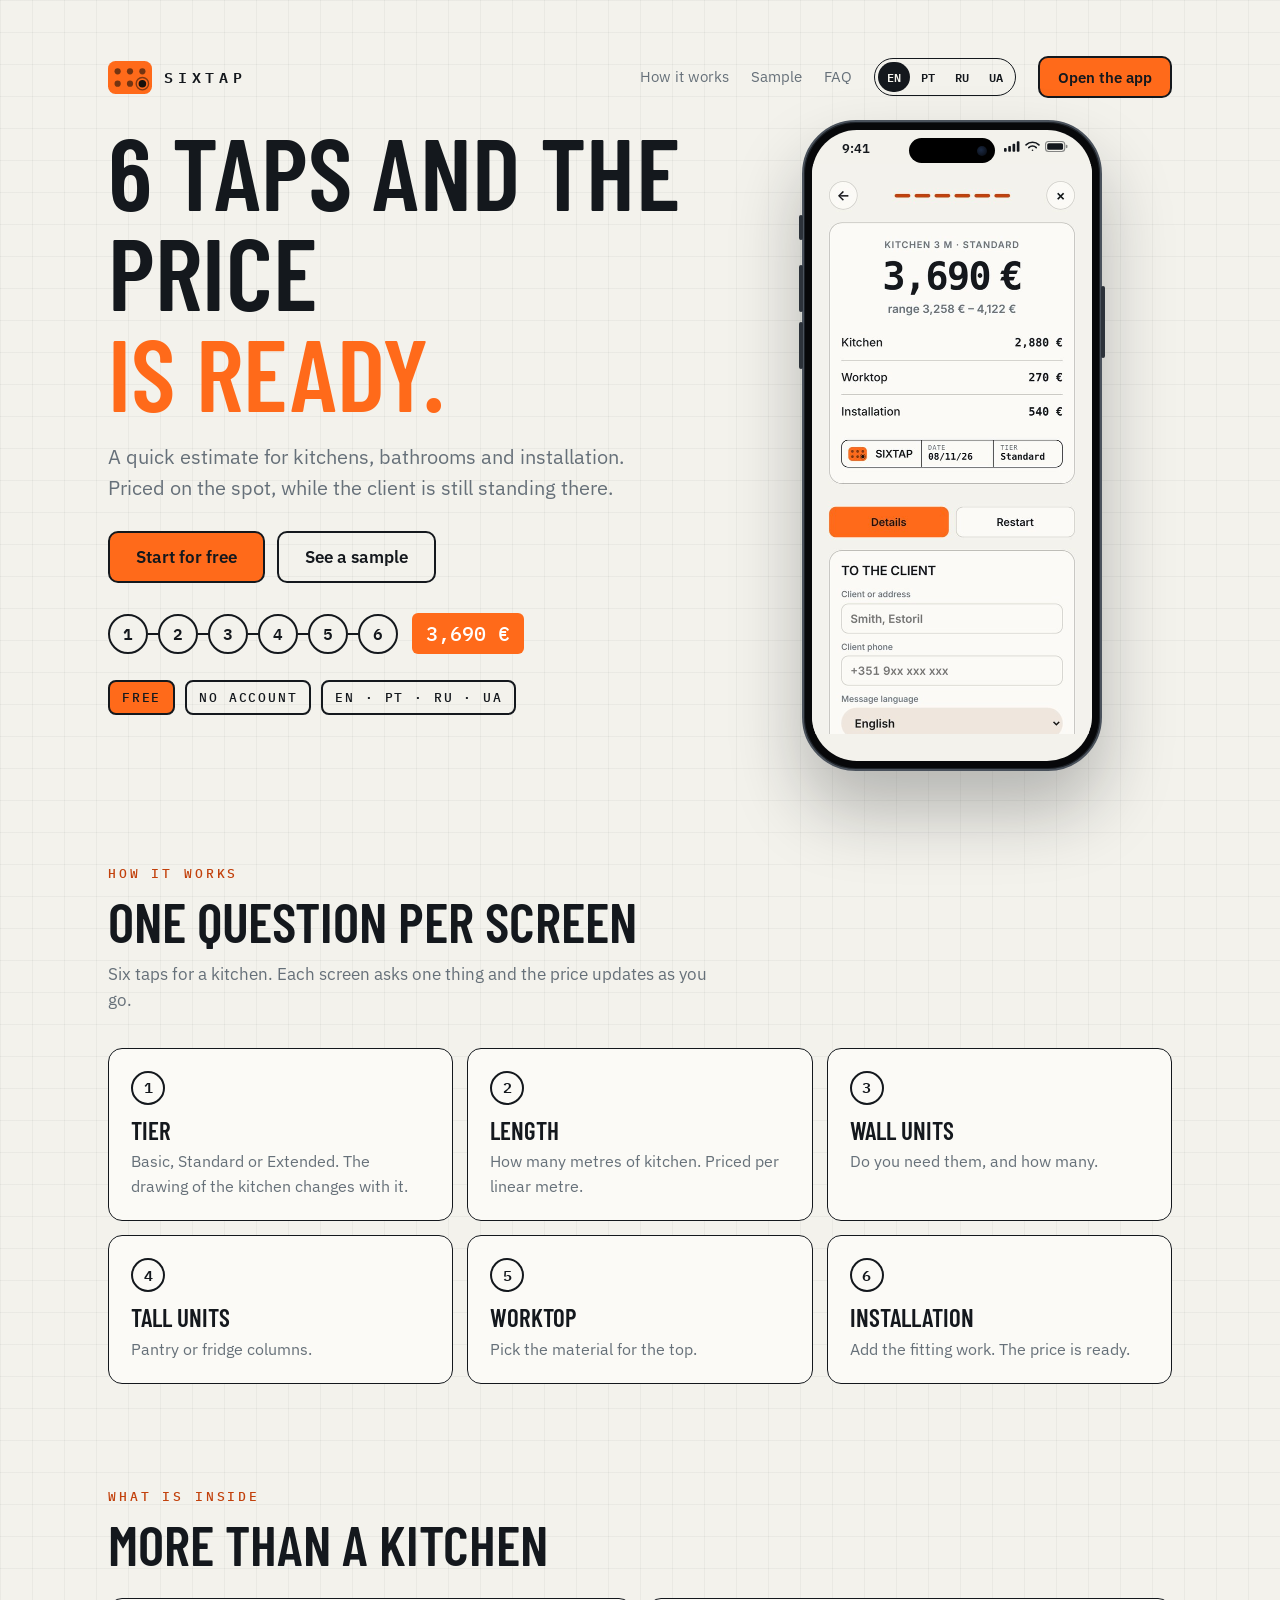
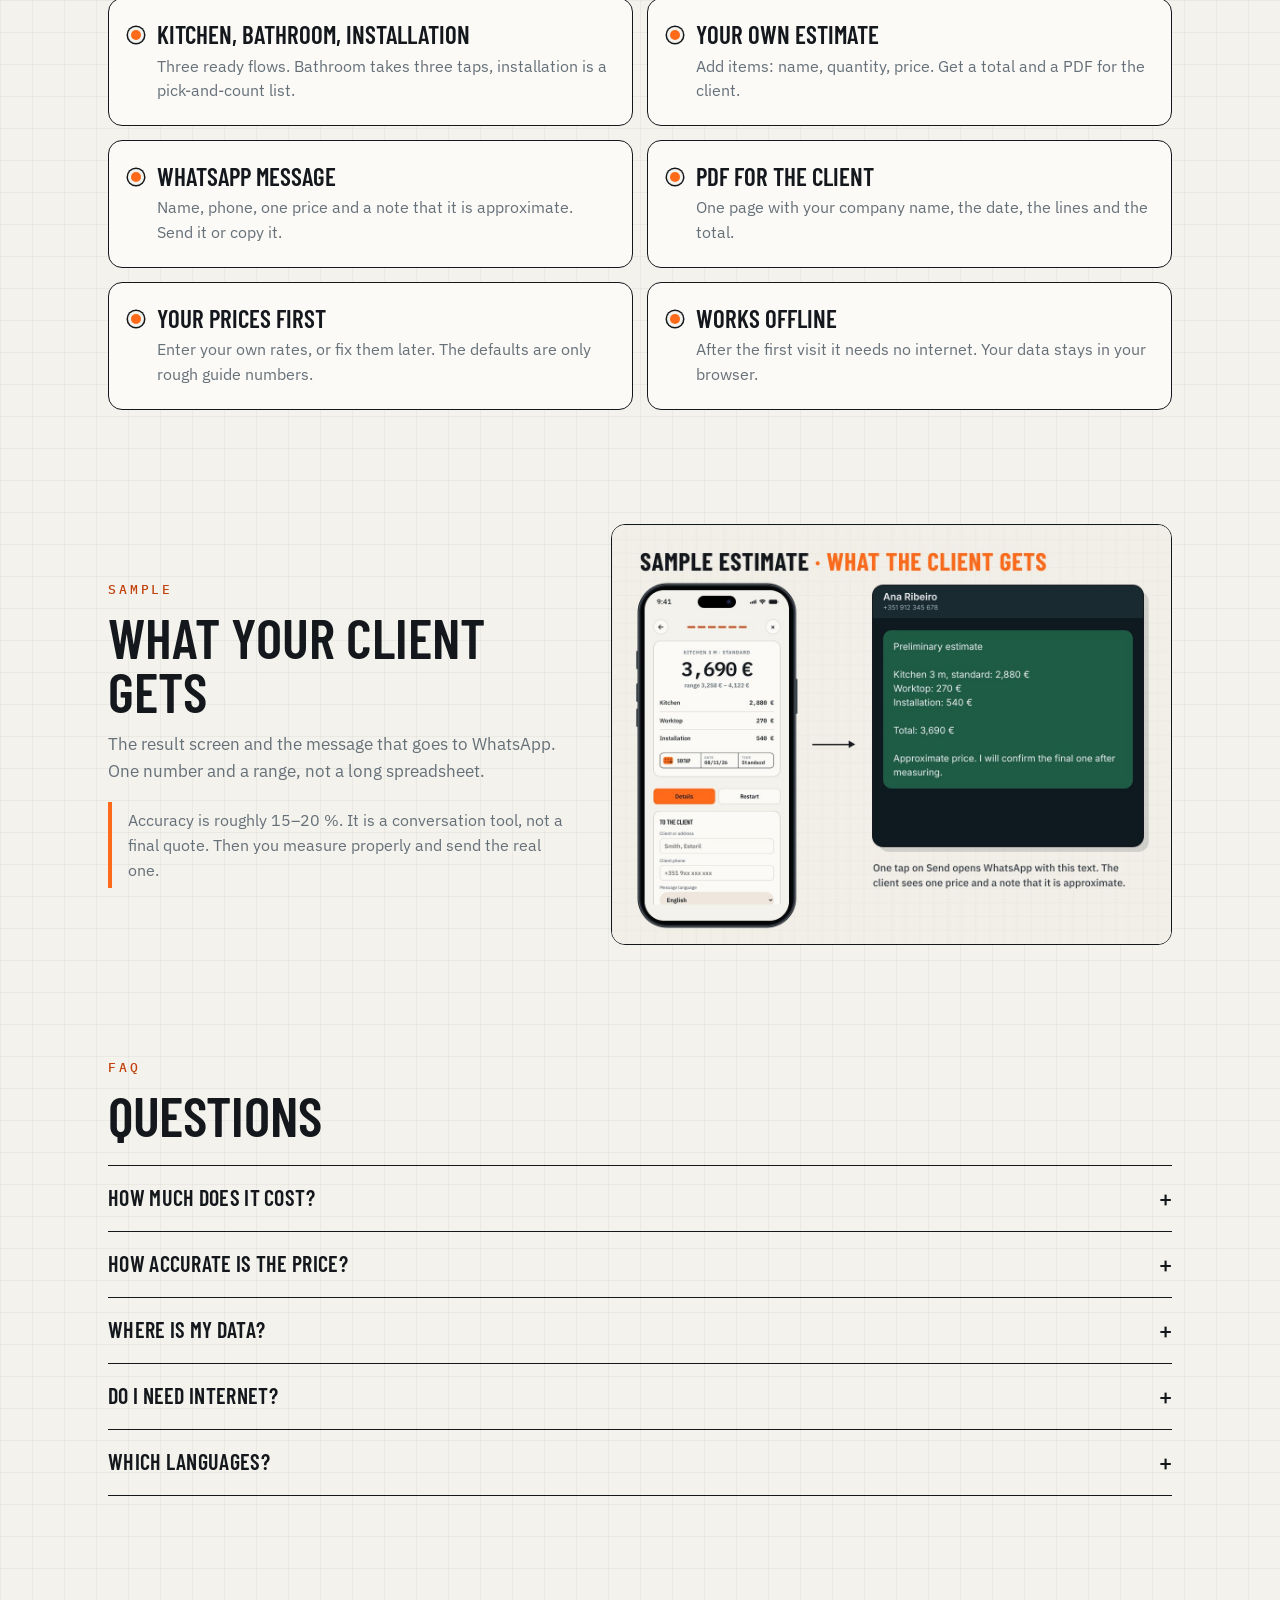
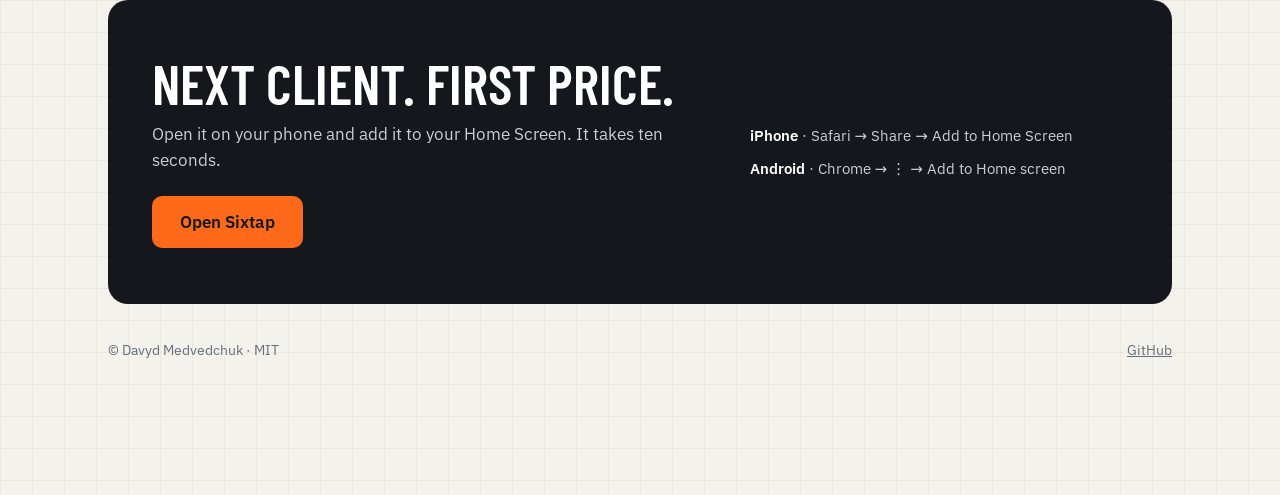
==== about/index.html @ b1949903 "Add landing page (about/) in four languages" ====
<!doctype html>
<html lang="en">
<head>
<meta charset="utf-8">
<meta name="viewport" content="width=device-width,initial-scale=1">
<title>Sixtap: 6 taps and the price is ready</title>
<meta name="description" content="A quick estimate for kitchens, bathrooms and installation. Priced on the spot, sent to the client on WhatsApp or as a PDF. Free, no account.">
<meta property="og:title" content="Sixtap: 6 taps and the price is ready">
<meta property="og:description" content="Quick estimates for kitchens, bathrooms and installation. Free, no account.">
<meta property="og:image" content="https://davydmedvedchuk.github.io/sixtap/about/img/social.jpg">
<meta name="theme-color" content="#f3f2ec">
<link rel="icon" href="../assets/logo.svg" type="image/svg+xml">
<link rel="apple-touch-icon" href="../assets/apple-touch-icon.png">
<link rel="stylesheet" href="../assets/fonts.css">
<style>
:root{--bg:#f3f2ec;--card:#fbfaf6;--ink:#14181d;--muted:#667079;--line:#cfcdc3;--pri:#ff6a1a;--gold:#c2410c}
*{box-sizing:border-box;margin:0}
html{scroll-behavior:smooth}
body{background:var(--bg);color:var(--ink);font:400 17px/1.55 "IBM Plex Sans",system-ui,sans-serif;-webkit-font-smoothing:antialiased;
  background-image:linear-gradient(rgba(20,24,29,.045) 1px,transparent 1px),linear-gradient(90deg,rgba(20,24,29,.045) 1px,transparent 1px);background-size:32px 32px}
a{color:inherit;text-decoration:none}
.c{max-width:1120px;margin:0 auto;padding:0 28px}
nav{display:flex;align-items:center;gap:22px;padding:22px 0}
.brand{display:flex;align-items:center;gap:12px;font:600 15px "IBM Plex Mono",monospace;letter-spacing:.32em}
.brand img{width:44px;height:33px}
.links{display:flex;gap:22px;margin-left:auto;font-size:15px;color:var(--muted)}
.lang{display:flex;gap:2px;border:1.5px solid var(--ink);border-radius:999px;padding:3px}
.lang button{font:600 12px "IBM Plex Mono",monospace;border:0;background:none;color:var(--ink);padding:5px 9px;border-radius:999px;cursor:pointer}
.lang button[aria-pressed=true]{background:var(--ink);color:var(--bg)}
.btn{display:inline-flex;align-items:center;justify-content:center;height:52px;padding:0 26px;border-radius:10px;font:600 17px "IBM Plex Sans",sans-serif;border:2px solid var(--ink)}
.btn.go{background:var(--pri);color:var(--ink)}
.btn.line{background:transparent}
.btn.sm{height:42px;padding:0 18px;font-size:15px}
h1,h2,h3{font-family:"Barlow Condensed","IBM Plex Sans",sans-serif;text-transform:uppercase;font-weight:600;line-height:.98}
h1{font-size:clamp(56px,8vw,104px);letter-spacing:.2px}
h1 em{font-style:normal;color:var(--pri)}
h2{font-size:clamp(38px,5vw,56px);margin-bottom:12px}
h3{font-size:25px;line-height:1.05;margin-bottom:6px}
.kicker{font:500 13px "IBM Plex Mono",monospace;letter-spacing:.22em;text-transform:uppercase;color:var(--gold);margin-bottom:12px}
.hero{padding:34px 0 0}
.hero-grid{display:grid;grid-template-columns:1.15fr .85fr;gap:30px;align-items:start}
.lead{font-size:20px;color:var(--muted);max-width:520px;margin:20px 0 28px}
.cta{display:flex;gap:12px;flex-wrap:wrap}
.tags{display:flex;gap:10px;flex-wrap:wrap;margin-top:26px}
.tags span{font:500 13px "IBM Plex Mono",monospace;letter-spacing:.14em;text-transform:uppercase;border:2px solid var(--ink);border-radius:8px;padding:7px 12px}
.tags span:first-child{background:var(--pri)}
.steps6{display:flex;align-items:center;gap:0;margin-top:30px;flex-wrap:wrap}
.steps6 b{width:40px;height:40px;border:2px solid var(--ink);border-radius:50%;display:grid;place-items:center;font:600 16px "IBM Plex Mono",monospace;background:var(--bg)}
.steps6 i{width:10px;border-top:2px dashed var(--ink)}
.steps6 b:last-of-type{background:var(--pri)}
.steps6 .sum{margin-left:14px;background:var(--ink);color:#fff;border-radius:6px;padding:7px 14px;font:500 20px "IBM Plex Mono",monospace;width:auto;height:auto;border:0}

/* the one iPhone: same frame as the banners */
.phone{width:300px;height:651px;margin:0 auto -90px;background:#07080a;border:2px solid #4a525c;border-radius:54px;padding:8px;box-shadow:0 40px 70px rgba(20,24,29,.28),inset 0 0 0 1px #1d2228;position:relative;z-index:2}
.screen{width:100%;height:100%;border-radius:45px;overflow:hidden;background:#f3f2ec;position:relative}
.screen img.app{position:absolute;left:0;top:34px;width:100%}
.isl{position:absolute;left:50%;top:8px;transform:translateX(-50%);width:86px;height:25px;border-radius:13px;background:#000;z-index:4}
.isl:after{content:"";position:absolute;right:8px;top:8px;width:10px;height:10px;border-radius:50%;background:radial-gradient(circle at 40% 40%,#1b2a44,#05070b)}
.sb{position:absolute;left:0;right:0;top:0;height:34px;z-index:3;color:#14181d;font:600 13px "IBM Plex Sans",sans-serif}
.sb b{position:absolute;left:30px;top:10px}
.sb span{position:absolute;right:24px;top:11px;display:flex;gap:5px;align-items:center}
.pb{position:absolute;width:4px;background:#2c323a;border-radius:2px}

section{padding:84px 0}
.sub{color:var(--muted);max-width:620px;margin-bottom:34px}
.sixgrid{display:grid;grid-template-columns:repeat(3,1fr);gap:14px}
.card{background:var(--card);border:1.5px solid var(--ink);border-radius:14px;padding:22px}
.card .n{display:inline-grid;place-items:center;width:34px;height:34px;border:2px solid var(--ink);border-radius:50%;font:600 15px "IBM Plex Mono",monospace;margin-bottom:12px}
.card p{color:var(--muted);font-size:16px}
.feat{display:grid;grid-template-columns:repeat(2,1fr);gap:14px}
.feat .card{display:flex;gap:16px}
.feat .card:before{content:"";flex:none;width:10px;height:10px;margin-top:9px;border-radius:50%;background:var(--pri);box-shadow:0 0 0 3px var(--bg),0 0 0 4.5px var(--ink)}
.sample{display:grid;grid-template-columns:.9fr 1.1fr;gap:44px;align-items:center}
.sample img{width:100%;border:1.5px solid var(--ink);border-radius:14px;background:#fff}
.note{margin-top:18px;border-left:4px solid var(--pri);padding:6px 0 6px 16px;color:var(--muted);font-size:16px}
details{border-top:1.5px solid var(--ink);padding:18px 0}
details:last-of-type{border-bottom:1.5px solid var(--ink)}
summary{cursor:pointer;font:600 22px "Barlow Condensed",sans-serif;text-transform:uppercase;letter-spacing:.3px;list-style:none;display:flex;justify-content:space-between}
summary::-webkit-details-marker{display:none}
summary:after{content:"+";font:500 22px "IBM Plex Mono",monospace}
details[open] summary:after{content:"–"}
details p{color:var(--muted);margin-top:10px;max-width:720px}
.final{background:var(--ink);color:#fff;border-radius:20px;padding:56px 44px;display:grid;grid-template-columns:1.2fr .8fr;gap:30px;align-items:center}
.final h2{color:#fff;margin:0 0 10px}
.final p{color:#c9ced4}
.final .btn.go{border-color:var(--pri)}
.how2{display:grid;gap:10px;font-size:15px;color:#c9ced4}
.how2 b{color:#fff}
footer{padding:36px 0 50px;color:var(--muted);font-size:14px;display:flex;justify-content:space-between;gap:16px;flex-wrap:wrap}
footer a{text-decoration:underline}
@media (max-width:900px){
  .c{padding:0 18px}.links,nav .btn{display:none}.lang{margin-left:auto}
  .hero-grid{grid-template-columns:1fr}
  .phone{transform:scale(.88);transform-origin:top center;margin-bottom:-130px}
  .sixgrid,.feat,.sample,.final{grid-template-columns:1fr}
  section{padding:60px 0}.final{padding:36px 24px}
  .lead{font-size:18px}
}
</style>
</head>
<body>
<header class="hero"><div class="c">
  <nav>
    <a class="brand" href="#top"><img src="../assets/logo.svg" alt="">SIXTAP</a>
    <div class="links"><a href="#how" data-t="nHow"></a><a href="#sample" data-t="nSample"></a><a href="#faq">FAQ</a></div>
    <div class="lang" role="group" aria-label="Language"><button data-l="en">EN</button><button data-l="pt">PT</button><button data-l="ru">RU</button><button data-l="ua">UA</button></div>
    <a class="btn go sm" href="../" data-t="open"></a>
  </nav>
  <div class="hero-grid" id="top">
    <div>
      <h1><span data-t="h1a"></span><br><em data-t="h1b"></em></h1>
      <p class="lead" data-t="lead"></p>
      <div class="cta"><a class="btn go" href="../" data-t="start"></a><a class="btn line" href="#sample" data-t="seeSample"></a></div>
      <div class="steps6" aria-hidden="true"><b>1</b><i></i><b>2</b><i></i><b>3</b><i></i><b>4</b><i></i><b>5</b><i></i><b>6</b><b class="sum">3,690 €</b></div>
      <div class="tags"><span data-t="t1"></span><span data-t="t2"></span><span data-t="t3"></span></div>
    </div>
    <div>
      <div class="phone" aria-hidden="true">
        <i class="pb" style="left:-5px;top:93px;height:25px"></i><i class="pb" style="left:-5px;top:143px;height:47px"></i><i class="pb" style="left:-5px;top:200px;height:47px"></i><i class="pb" style="right:-5px;top:164px;height:72px"></i>
        <div class="screen"><div class="isl"></div>
          <div class="sb"><b>9:41</b><span><svg width="16" height="11" viewBox="0 0 30 20" fill="#14181d"><rect x="0" y="13" width="5" height="7" rx="1.5"/><rect x="8" y="9" width="5" height="11" rx="1.5"/><rect x="16" y="5" width="5" height="15" rx="1.5"/><rect x="24" y="0" width="5" height="20" rx="1.5"/></svg><svg width="15" height="11" viewBox="0 0 28 20" fill="none" stroke="#14181d" stroke-width="3" stroke-linecap="round"><path d="M2 7a17 17 0 0 1 24 0"/><path d="M7 12a10 10 0 0 1 14 0"/><circle cx="14" cy="17" r="1.5" fill="#14181d" stroke="none"/></svg><svg width="23" height="11" viewBox="0 0 42 20"><rect x="1" y="1" width="35" height="18" rx="5.5" fill="none" stroke="#14181d" stroke-opacity=".5" stroke-width="2"/><rect x="4" y="4" width="29" height="12" rx="3" fill="#14181d"/><rect x="38" y="7" width="3" height="6" rx="1.5" fill="#14181d" fill-opacity=".5"/></svg></span></div>
          <img class="app" src="img/result.jpg" alt="">
        </div>
      </div>
    </div>
  </div>
</div></header>

<section id="how" style="padding-top:150px"><div class="c">
  <div class="kicker" data-t="howK"></div>
  <h2 data-t="howH"></h2>
  <p class="sub" data-t="howSub"></p>
  <div class="sixgrid">
    <div class="card"><div class="n">1</div><h3 data-t="k1h"></h3><p data-t="k1p"></p></div>
    <div class="card"><div class="n">2</div><h3 data-t="k2h"></h3><p data-t="k2p"></p></div>
    <div class="card"><div class="n">3</div><h3 data-t="k3h"></h3><p data-t="k3p"></p></div>
    <div class="card"><div class="n">4</div><h3 data-t="k4h"></h3><p data-t="k4p"></p></div>
    <div class="card"><div class="n">5</div><h3 data-t="k5h"></h3><p data-t="k5p"></p></div>
    <div class="card"><div class="n">6</div><h3 data-t="k6h"></h3><p data-t="k6p"></p></div>
  </div>
</div></section>

<section style="padding-top:20px"><div class="c">
  <div class="kicker" data-t="insK"></div>
  <h2 data-t="insH"></h2>
  <div class="feat" style="margin-top:26px">
    <div class="card"><div><h3 data-t="f1h"></h3><p data-t="f1p"></p></div></div>
    <div class="card"><div><h3 data-t="f2h"></h3><p data-t="f2p"></p></div></div>
    <div class="card"><div><h3 data-t="f3h"></h3><p data-t="f3p"></p></div></div>
    <div class="card"><div><h3 data-t="f4h"></h3><p data-t="f4p"></p></div></div>
    <div class="card"><div><h3 data-t="f5h"></h3><p data-t="f5p"></p></div></div>
    <div class="card"><div><h3 data-t="f6h"></h3><p data-t="f6p"></p></div></div>
  </div>
</div></section>

<section id="sample" style="padding-top:30px"><div class="c sample">
  <div>
    <div class="kicker" data-t="smK"></div>
    <h2 data-t="smH"></h2>
    <p class="sub" style="margin-bottom:0" data-t="smP"></p>
    <p class="note" data-t="acc"></p>
  </div>
  <img src="img/sample.jpg" alt="" loading="lazy">
</div></section>

<section id="faq" style="padding-top:30px"><div class="c">
  <div class="kicker">FAQ</div>
  <h2 data-t="faqH"></h2>
  <div style="margin-top:22px">
    <details><summary data-t="q1"></summary><p data-t="a1"></p></details>
    <details><summary data-t="q2"></summary><p data-t="a2"></p></details>
    <details><summary data-t="q3"></summary><p data-t="a3"></p></details>
    <details><summary data-t="q4"></summary><p data-t="a4"></p></details>
    <details><summary data-t="q5"></summary><p data-t="a5"></p></details>
  </div>
</div></section>

<section style="padding-top:20px"><div class="c">
  <div class="final">
    <div><h2 data-t="finH"></h2><p data-t="finP" style="margin-bottom:22px"></p><a class="btn go" href="../" data-t="finBtn"></a></div>
    <div class="how2"><div><b>iPhone</b> · Safari → Share → Add to Home Screen</div><div><b>Android</b> · Chrome → ⋮ → Add to Home screen</div></div>
  </div>
  <footer><span>© Davyd Medvedchuk · MIT</span><span><a href="https://github.com/davydmedvedchuk/sixtap">GitHub</a></span></footer>
</div></section>

<script>
const T={
en:{nHow:'How it works',nSample:'Sample',open:'Open the app',h1a:'6 taps and the price',h1b:'is ready.',lead:'A quick estimate for kitchens, bathrooms and installation. Priced on the spot, while the client is still standing there.',start:'Start for free',seeSample:'See a sample',t1:'Free',t2:'No account',t3:'EN · PT · RU · UA',
howK:'How it works',howH:'One question per screen',howSub:'Six taps for a kitchen. Each screen asks one thing and the price updates as you go.',
k1h:'Tier',k1p:'Basic, Standard or Extended. The drawing of the kitchen changes with it.',k2h:'Length',k2p:'How many metres of kitchen. Priced per linear metre.',k3h:'Wall units',k3p:'Do you need them, and how many.',k4h:'Tall units',k4p:'Pantry or fridge columns.',k5h:'Worktop',k5p:'Pick the material for the top.',k6h:'Installation',k6p:'Add the fitting work. The price is ready.',
insK:'What is inside',insH:'More than a kitchen',f1h:'Kitchen, bathroom, installation',f1p:'Three ready flows. Bathroom takes three taps, installation is a pick-and-count list.',f2h:'Your own estimate',f2p:'Add items: name, quantity, price. Get a total and a PDF for the client.',f3h:'WhatsApp message',f3p:'Name, phone, one price and a note that it is approximate. Send it or copy it.',f4h:'PDF for the client',f4p:'One page with your company name, the date, the lines and the total.',f5h:'Your prices first',f5p:'Enter your own rates, or fix them later. The defaults are only rough guide numbers.',f6h:'Works offline',f6p:'After the first visit it needs no internet. Your data stays in your browser.',
smK:'Sample',smH:'What your client gets',smP:'The result screen and the message that goes to WhatsApp. One number and a range, not a long spreadsheet.',acc:'Accuracy is roughly 15–20 %. It is a conversation tool, not a final quote. Then you measure properly and send the real one.',
faqH:'Questions',q1:'How much does it cost?',a1:'Nothing. No account, no subscription, no ads.',q2:'How accurate is the price?',a2:'About 15–20 %. The kitchen shows a range of ±15 % by default, and the client message says the price is approximate.',q3:'Where is my data?',a3:'Only in your browser. Prices and saved estimates are never sent anywhere.',q4:'Do I need internet?',a4:'Only on the first visit. After that it works offline.',q5:'Which languages?',a5:'The app and the PDF come in English, Portuguese, Russian and Ukrainian.',
finH:'Next client. First price.',finP:'Open it on your phone and add it to your Home Screen. It takes ten seconds.',finBtn:'Open Sixtap'},
pt:{nHow:'Como funciona',nSample:'Exemplo',open:'Abrir a app',h1a:'6 toques e o preço',h1b:'está pronto.',lead:'Um orçamento rápido para cozinhas, casas de banho e instalação. Com preço na hora, enquanto o cliente ainda está ao seu lado.',start:'Começar grátis',seeSample:'Ver exemplo',t1:'Grátis',t2:'Sem conta',t3:'EN · PT · RU · UA',
howK:'Como funciona',howH:'Uma pergunta por ecrã',howSub:'Seis toques para uma cozinha. Cada ecrã pergunta uma coisa e o preço atualiza-se.',
k1h:'Gama',k1p:'Básica, Standard ou Extended. O desenho da cozinha muda com ela.',k2h:'Comprimento',k2p:'Quantos metros de cozinha. Preço por metro linear.',k3h:'Armários altos de parede',k3p:'Se precisa deles e quantos.',k4h:'Colunas',k4p:'Despensa ou coluna do frigorífico.',k5h:'Bancada',k5p:'Escolha o material do tampo.',k6h:'Instalação',k6p:'Junte a montagem. O preço está pronto.',
insK:'O que tem dentro',insH:'Mais do que uma cozinha',f1h:'Cozinha, casa de banho, instalação',f1p:'Três fluxos prontos. A casa de banho leva três toques, a instalação é uma lista para escolher e contar.',f2h:'O seu orçamento',f2p:'Adicione itens: nome, quantidade, preço. Obtenha o total e um PDF para o cliente.',f3h:'Mensagem de WhatsApp',f3p:'Nome, telefone, um preço e uma nota de que é aproximado. Envie ou copie.',f4h:'PDF para o cliente',f4p:'Uma página com o nome da sua empresa, a data, as linhas e o total.',f5h:'Primeiro os seus preços',f5p:'Introduza as suas tarifas ou corrija depois. Os valores iniciais são só uma referência.',f6h:'Funciona offline',f6p:'Depois da primeira visita não precisa de internet. Os dados ficam no seu navegador.',
smK:'Exemplo',smH:'O que o cliente recebe',smP:'O ecrã de resultado e a mensagem que vai para o WhatsApp. Um número e um intervalo, sem folha de cálculo.',acc:'A precisão é de cerca de 15–20 %. É uma ferramenta de conversa, não um orçamento final. Depois mede com rigor e envia o verdadeiro.',
faqH:'Perguntas',q1:'Quanto custa?',a1:'Nada. Sem conta, sem subscrição, sem anúncios.',q2:'Quão preciso é o preço?',a2:'Cerca de 15–20 %. A cozinha mostra por defeito um intervalo de ±15 % e a mensagem ao cliente diz que o preço é aproximado.',q3:'Onde ficam os meus dados?',a3:'Só no seu navegador. Preços e orçamentos guardados nunca são enviados para lado nenhum.',q4:'Preciso de internet?',a4:'Só na primeira visita. Depois funciona offline.',q5:'Que idiomas?',a5:'A app e o PDF existem em inglês, português, russo e ucraniano.',
finH:'Próximo cliente. Primeiro preço.',finP:'Abra no telemóvel e adicione ao ecrã principal. Leva dez segundos.',finBtn:'Abrir Sixtap'},
ru:{nHow:'Как это работает',nSample:'Пример',open:'Открыть приложение',h1a:'6 нажатий и цена',h1b:'готова.',lead:'Быстрая смета для кухонь, санузлов и монтажа. Цена на месте, пока клиент ещё стоит рядом.',start:'Начать бесплатно',seeSample:'Смотреть пример',t1:'Бесплатно',t2:'Без аккаунта',t3:'EN · PT · RU · UA',
howK:'Как это работает',howH:'Один вопрос на экран',howSub:'Шесть нажатий для кухни. Каждый экран спрашивает одно, цена обновляется по ходу.',
k1h:'Уровень',k1p:'Базовый, Стандарт или Расширенный. Рисунок кухни меняется вместе с ним.',k2h:'Длина',k2p:'Сколько метров кухни. Цена за погонный метр.',k3h:'Верхние шкафы',k3p:'Нужны ли и сколько.',k4h:'Колонны',k4p:'Пенал или колонна под холодильник.',k5h:'Столешница',k5p:'Выбери материал столешницы.',k6h:'Монтаж',k6p:'Добавь работы по установке. Цена готова.',
insK:'Что внутри',insH:'Не только кухня',f1h:'Кухня, санузел, монтаж',f1p:'Три готовых сценария. Санузел занимает три нажатия, монтаж это список для выбора и подсчёта.',f2h:'Своя смета',f2p:'Добавляй позиции: название, количество, цена. Получай итог и PDF для клиента.',f3h:'Сообщение в WhatsApp',f3p:'Имя, телефон, одна цена и пометка, что она примерная. Отправь или скопируй.',f4h:'PDF для клиента',f4p:'Одна страница: название твоей фирмы, дата, строки и итог.',f5h:'Сначала твои цены',f5p:'Введи свои расценки или поправь позже. Стартовые цифры только ориентир.',f6h:'Работает офлайн',f6p:'После первого визита интернет не нужен. Данные остаются в твоём браузере.',
smK:'Пример',smH:'Что получает клиент',smP:'Экран результата и сообщение, которое уходит в WhatsApp. Одна цифра и вилка, без длинной таблицы.',acc:'Точность примерно 15–20 %. Это инструмент для разговора, не окончательное КП. Потом ты замеряешь как следует и отправляешь настоящее.',
faqH:'Вопросы',q1:'Сколько это стоит?',a1:'Ничего. Без аккаунта, подписки и рекламы.',q2:'Насколько точна цена?',a2:'Примерно 15–20 %. Для кухни по умолчанию показана вилка ±15 %, а в сообщении клиенту написано, что цена примерная.',q3:'Где мои данные?',a3:'Только в твоём браузере. Цены и сохранённые сметы никуда не отправляются.',q4:'Нужен ли интернет?',a4:'Только при первом визите. Дальше работает офлайн.',q5:'Какие языки?',a5:'Приложение и PDF есть на английском, португальском, русском и украинском.',
finH:'Следующий клиент. Первая цена.',finP:'Открой на телефоне и добавь на главный экран. Это десять секунд.',finBtn:'Открыть Sixtap'},
ua:{nHow:'Як це працює',nSample:'Приклад',open:'Відкрити застосунок',h1a:'6 натискань і ціна',h1b:'готова.',lead:'Швидкий кошторис для кухонь, санвузлів і монтажу. Ціна на місці, поки клієнт ще стоїть поруч.',start:'Почати безкоштовно',seeSample:'Дивитись приклад',t1:'Безкоштовно',t2:'Без акаунта',t3:'EN · PT · RU · UA',
howK:'Як це працює',howH:'Одне питання на екран',howSub:'Шість натискань для кухні. Кожен екран питає одне, ціна оновлюється по ходу.',
k1h:'Рівень',k1p:'Базовий, Стандарт або Розширений. Малюнок кухні змінюється разом з ним.',k2h:'Довжина',k2p:'Скільки метрів кухні. Ціна за погонний метр.',k3h:'Верхні шафи',k3p:'Чи потрібні і скільки.',k4h:'Колони',k4p:'Пенал або колона під холодильник.',k5h:'Стільниця',k5p:'Обери матеріал стільниці.',k6h:'Монтаж',k6p:'Додай роботи зі встановлення. Ціна готова.',
insK:'Що всередині',insH:'Не лише кухня',f1h:'Кухня, санвузол, монтаж',f1p:'Три готові сценарії. Санвузол займає три натискання, монтаж це список для вибору і підрахунку.',f2h:'Власний кошторис',f2p:'Додавай позиції: назва, кількість, ціна. Отримуй підсумок і PDF для клієнта.',f3h:'Повідомлення у WhatsApp',f3p:'Імʼя, телефон, одна ціна і примітка, що вона приблизна. Надішли або скопіюй.',f4h:'PDF для клієнта',f4p:'Одна сторінка: назва твоєї фірми, дата, рядки і підсумок.',f5h:'Спочатку твої ціни',f5p:'Введи свої розцінки або виправ пізніше. Стартові цифри лише орієнтир.',f6h:'Працює офлайн',f6p:'Після першого візиту інтернет не потрібен. Дані лишаються у твоєму браузері.',
smK:'Приклад',smH:'Що отримує клієнт',smP:'Екран результату і повідомлення, що йде у WhatsApp. Одна цифра і вилка, без довгої таблиці.',acc:'Точність приблизно 15–20 %. Це інструмент для розмови, не остаточна пропозиція. Потім ти заміряєш як слід і надсилаєш справжню.',
faqH:'Питання',q1:'Скільки це коштує?',a1:'Нічого. Без акаунта, підписки та реклами.',q2:'Наскільки точна ціна?',a2:'Приблизно 15–20 %. Для кухні за замовчуванням показана вилка ±15 %, а в повідомленні клієнту написано, що ціна приблизна.',q3:'Де мої дані?',a3:'Лише у твоєму браузері. Ціни та збережені кошториси нікуди не надсилаються.',q4:'Чи потрібен інтернет?',a4:'Лише при першому візиті. Далі працює офлайн.',q5:'Які мови?',a5:'Застосунок і PDF є англійською, португальською, російською та українською.',
finH:'Наступний клієнт. Перша ціна.',finP:'Відкрий на телефоні й додай на головний екран. Це десять секунд.',finBtn:'Відкрити Sixtap'}
};
const HTMLLANG={en:'en',pt:'pt',ru:'ru',ua:'uk'};
function setLang(l){
  document.documentElement.lang=HTMLLANG[l];
  document.querySelectorAll('[data-t]').forEach(e=>{const v=T[l][e.dataset.t];if(v!=null)e.textContent=v});
  document.querySelectorAll('.lang button').forEach(b=>b.setAttribute('aria-pressed',b.dataset.l===l));
  try{localStorage.setItem('sixtap-about-lang',l)}catch(e){}
}
let l='en';
try{l=localStorage.getItem('sixtap-about-lang')||''}catch(e){}
if(!T[l]){const n=(navigator.language||'en').slice(0,2).toLowerCase();l=n==='pt'?'pt':n==='ru'?'ru':n==='uk'?'ua':'en'}
document.querySelectorAll('.lang button').forEach(b=>b.addEventListener('click',()=>setLang(b.dataset.l)));
setLang(l);
</script>
</body>
</html>
---- assets/fonts.css ----
/* Barlow Condensed, IBM Plex Sans, IBM Plex Mono (SIL Open Font License), self-hosted so the app works offline */
@font-face{font-family:'Barlow Condensed';font-style:normal;font-weight:500;font-display:swap;src:url(fonts/barlow-condensed-latin-500-normal.woff2) format('woff2');unicode-range:U+0000-00FF,U+0131,U+0152-0153,U+02BB-02BC,U+02C6,U+02DA,U+02DC,U+0304,U+0308,U+0329,U+2000-206F,U+20AC,U+2122,U+2191,U+2193,U+2212,U+2215,U+FEFF,U+FFFD;}
@font-face{font-family:'Barlow Condensed';font-style:normal;font-weight:600;font-display:swap;src:url(fonts/barlow-condensed-latin-600-normal.woff2) format('woff2');unicode-range:U+0000-00FF,U+0131,U+0152-0153,U+02BB-02BC,U+02C6,U+02DA,U+02DC,U+0304,U+0308,U+0329,U+2000-206F,U+20AC,U+2122,U+2191,U+2193,U+2212,U+2215,U+FEFF,U+FFFD;}
@font-face{font-family:'Barlow Condensed';font-style:normal;font-weight:700;font-display:swap;src:url(fonts/barlow-condensed-latin-700-normal.woff2) format('woff2');unicode-range:U+0000-00FF,U+0131,U+0152-0153,U+02BB-02BC,U+02C6,U+02DA,U+02DC,U+0304,U+0308,U+0329,U+2000-206F,U+20AC,U+2122,U+2191,U+2193,U+2212,U+2215,U+FEFF,U+FFFD;}
@font-face{font-family:'IBM Plex Sans';font-style:normal;font-weight:400;font-display:swap;src:url(fonts/ibm-plex-sans-latin-400-normal.woff2) format('woff2');unicode-range:U+0000-00FF,U+0131,U+0152-0153,U+02BB-02BC,U+02C6,U+02DA,U+02DC,U+0304,U+0308,U+0329,U+2000-206F,U+20AC,U+2122,U+2191,U+2193,U+2212,U+2215,U+FEFF,U+FFFD;}
@font-face{font-family:'IBM Plex Sans';font-style:normal;font-weight:400;font-display:swap;src:url(fonts/ibm-plex-sans-cyrillic-400-normal.woff2) format('woff2');unicode-range:U+0301,U+0400-045F,U+0490-0491,U+04B0-04B1,U+2116;}
@font-face{font-family:'IBM Plex Sans';font-style:normal;font-weight:500;font-display:swap;src:url(fonts/ibm-plex-sans-latin-500-normal.woff2) format('woff2');unicode-range:U+0000-00FF,U+0131,U+0152-0153,U+02BB-02BC,U+02C6,U+02DA,U+02DC,U+0304,U+0308,U+0329,U+2000-206F,U+20AC,U+2122,U+2191,U+2193,U+2212,U+2215,U+FEFF,U+FFFD;}
@font-face{font-family:'IBM Plex Sans';font-style:normal;font-weight:500;font-display:swap;src:url(fonts/ibm-plex-sans-cyrillic-500-normal.woff2) format('woff2');unicode-range:U+0301,U+0400-045F,U+0490-0491,U+04B0-04B1,U+2116;}
@font-face{font-family:'IBM Plex Sans';font-style:normal;font-weight:600;font-display:swap;src:url(fonts/ibm-plex-sans-latin-600-normal.woff2) format('woff2');unicode-range:U+0000-00FF,U+0131,U+0152-0153,U+02BB-02BC,U+02C6,U+02DA,U+02DC,U+0304,U+0308,U+0329,U+2000-206F,U+20AC,U+2122,U+2191,U+2193,U+2212,U+2215,U+FEFF,U+FFFD;}
@font-face{font-family:'IBM Plex Sans';font-style:normal;font-weight:600;font-display:swap;src:url(fonts/ibm-plex-sans-cyrillic-600-normal.woff2) format('woff2');unicode-range:U+0301,U+0400-045F,U+0490-0491,U+04B0-04B1,U+2116;}
@font-face{font-family:'IBM Plex Mono';font-style:normal;font-weight:500;font-display:swap;src:url(fonts/ibm-plex-mono-latin-500-normal.woff2) format('woff2');unicode-range:U+0000-00FF,U+0131,U+0152-0153,U+02BB-02BC,U+02C6,U+02DA,U+02DC,U+0304,U+0308,U+0329,U+2000-206F,U+20AC,U+2122,U+2191,U+2193,U+2212,U+2215,U+FEFF,U+FFFD;}
@font-face{font-family:'IBM Plex Mono';font-style:normal;font-weight:500;font-display:swap;src:url(fonts/ibm-plex-mono-cyrillic-500-normal.woff2) format('woff2');unicode-range:U+0301,U+0400-045F,U+0490-0491,U+04B0-04B1,U+2116;}
@font-face{font-family:'IBM Plex Mono';font-style:normal;font-weight:600;font-display:swap;src:url(fonts/ibm-plex-mono-latin-600-normal.woff2) format('woff2');unicode-range:U+0000-00FF,U+0131,U+0152-0153,U+02BB-02BC,U+02C6,U+02DA,U+02DC,U+0304,U+0308,U+0329,U+2000-206F,U+20AC,U+2122,U+2191,U+2193,U+2212,U+2215,U+FEFF,U+FFFD;}
@font-face{font-family:'IBM Plex Mono';font-style:normal;font-weight:600;font-display:swap;src:url(fonts/ibm-plex-mono-cyrillic-600-normal.woff2) format('woff2');unicode-range:U+0301,U+0400-045F,U+0490-0491,U+04B0-04B1,U+2116;}
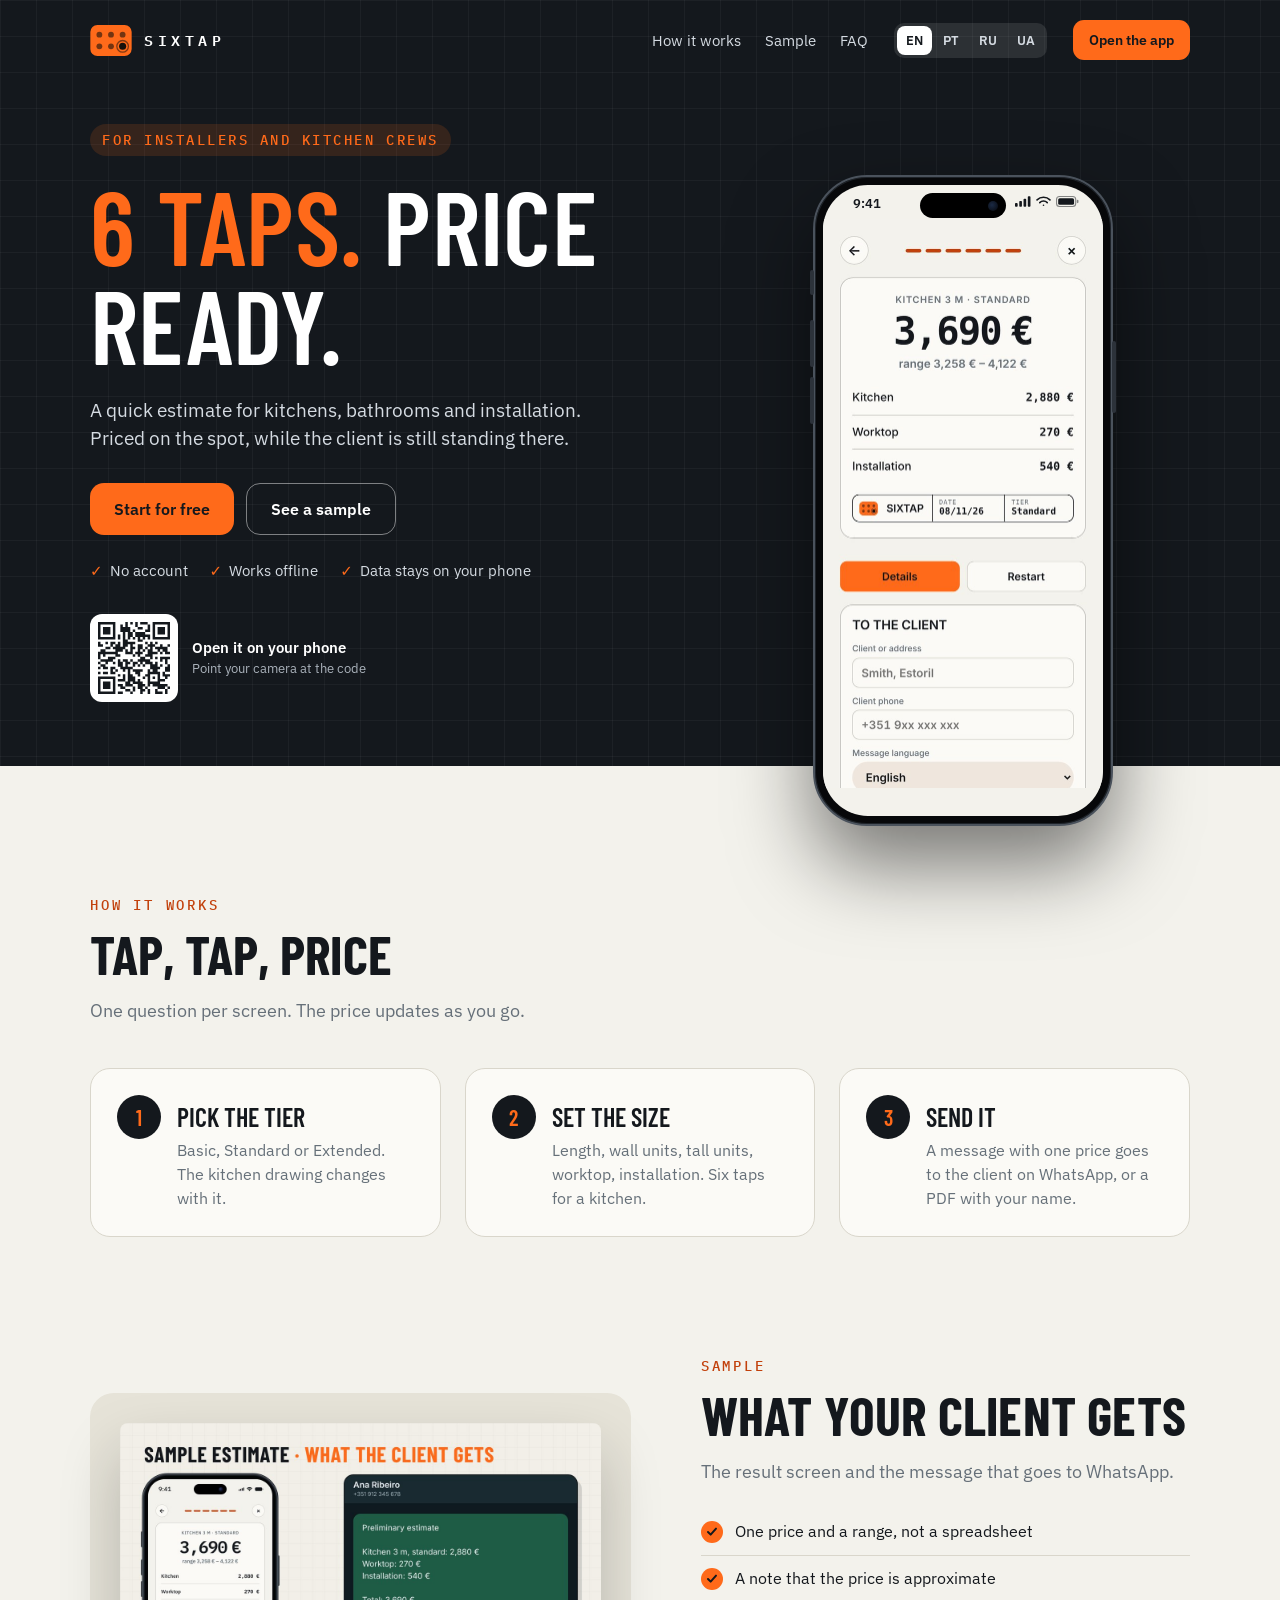
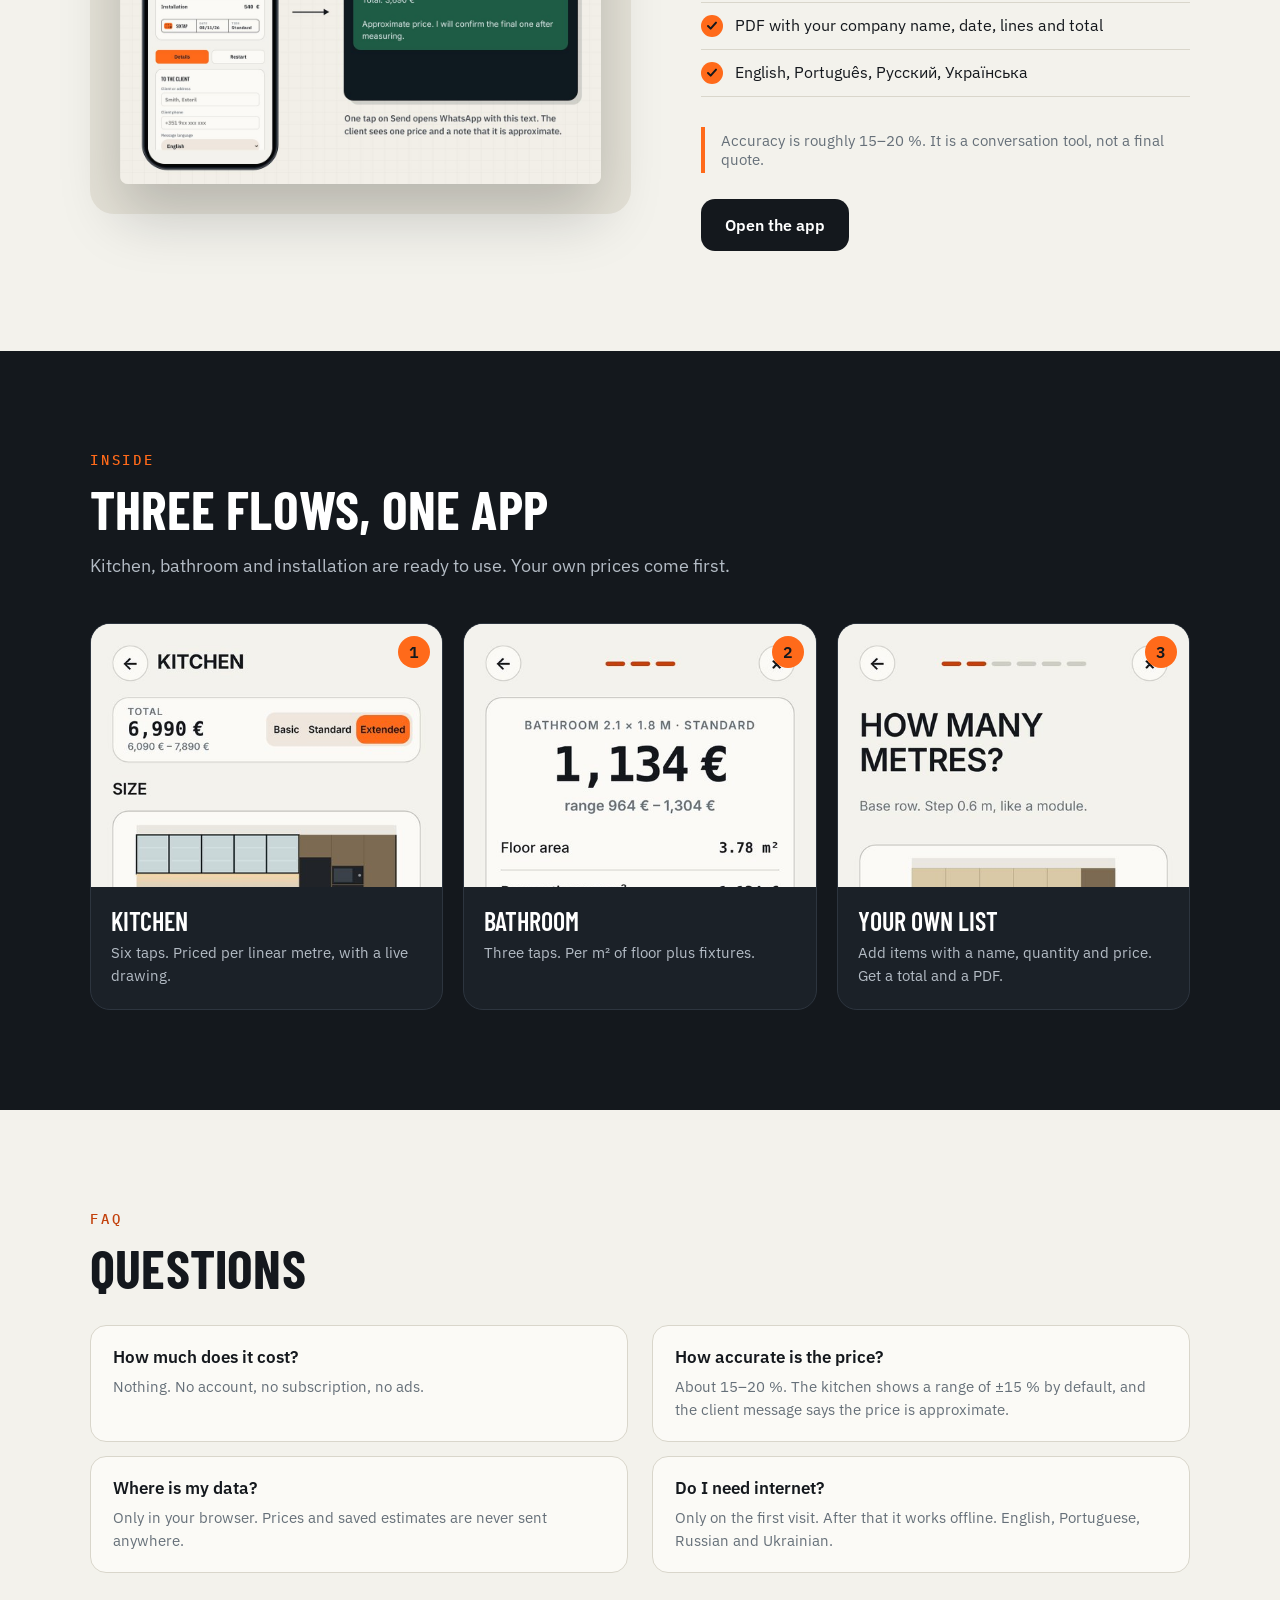
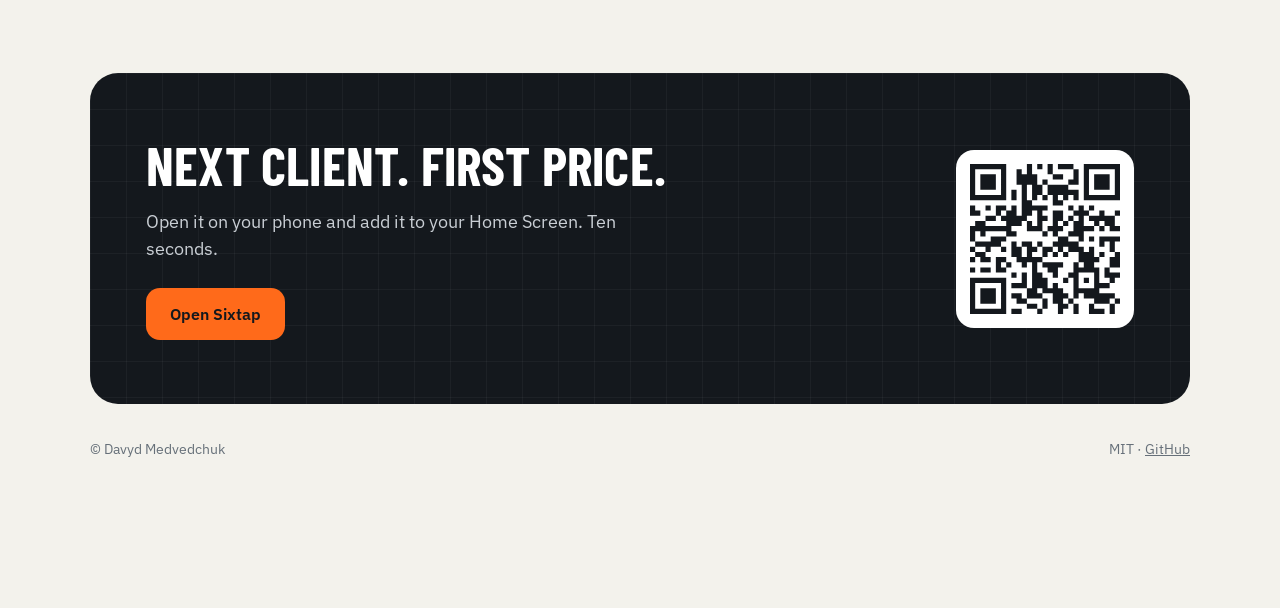
==== commit 347b24ab: "Landing page rebuilt on the FotoObra site structure, simpler" ====
--- a/about/index.html
+++ b/about/index.html
@@ -2,56 +2,62 @@
 <html lang="en">
 <head>
 <meta charset="utf-8">
-<meta name="viewport" content="width=device-width,initial-scale=1">
+<meta name="viewport" content="width=device-width, initial-scale=1, viewport-fit=cover">
+<meta name="theme-color" content="#14181d">
 <title>Sixtap: 6 taps and the price is ready</title>
-<meta name="description" content="A quick estimate for kitchens, bathrooms and installation. Priced on the spot, sent to the client on WhatsApp or as a PDF. Free, no account.">
+<meta name="description" content="A quick estimate for kitchens, bathrooms and installation. Priced on the spot, sent to the client on WhatsApp or as a PDF. Free, no account, works offline.">
 <meta property="og:title" content="Sixtap: 6 taps and the price is ready">
 <meta property="og:description" content="Quick estimates for kitchens, bathrooms and installation. Free, no account.">
 <meta property="og:image" content="https://davydmedvedchuk.github.io/sixtap/about/img/social.jpg">
-<meta name="theme-color" content="#f3f2ec">
 <link rel="icon" href="../assets/logo.svg" type="image/svg+xml">
 <link rel="apple-touch-icon" href="../assets/apple-touch-icon.png">
 <link rel="stylesheet" href="../assets/fonts.css">
 <style>
-:root{--bg:#f3f2ec;--card:#fbfaf6;--ink:#14181d;--muted:#667079;--line:#cfcdc3;--pri:#ff6a1a;--gold:#c2410c}
-*{box-sizing:border-box;margin:0}
+:root{--deep:#14181d;--deep2:#1b2128;--orange:#ff6a1a;--bg:#f3f2ec;--card:#fbfaf6;--ink:#14181d;--muted:#667079;--line:#d9d6cb;--soft:#c9ced4;--gold:#c2410c}
+*{box-sizing:border-box}
 html{scroll-behavior:smooth}
-body{background:var(--bg);color:var(--ink);font:400 17px/1.55 "IBM Plex Sans",system-ui,sans-serif;-webkit-font-smoothing:antialiased;
-  background-image:linear-gradient(rgba(20,24,29,.045) 1px,transparent 1px),linear-gradient(90deg,rgba(20,24,29,.045) 1px,transparent 1px);background-size:32px 32px}
+body{margin:0;font-family:"IBM Plex Sans",-apple-system,system-ui,sans-serif;color:var(--ink);background:var(--bg);-webkit-text-size-adjust:100%}
 a{color:inherit;text-decoration:none}
-.c{max-width:1120px;margin:0 auto;padding:0 28px}
-nav{display:flex;align-items:center;gap:22px;padding:22px 0}
-.brand{display:flex;align-items:center;gap:12px;font:600 15px "IBM Plex Mono",monospace;letter-spacing:.32em}
-.brand img{width:44px;height:33px}
-.links{display:flex;gap:22px;margin-left:auto;font-size:15px;color:var(--muted)}
-.lang{display:flex;gap:2px;border:1.5px solid var(--ink);border-radius:999px;padding:3px}
-.lang button{font:600 12px "IBM Plex Mono",monospace;border:0;background:none;color:var(--ink);padding:5px 9px;border-radius:999px;cursor:pointer}
-.lang button[aria-pressed=true]{background:var(--ink);color:var(--bg)}
-.btn{display:inline-flex;align-items:center;justify-content:center;height:52px;padding:0 26px;border-radius:10px;font:600 17px "IBM Plex Sans",sans-serif;border:2px solid var(--ink)}
-.btn.go{background:var(--pri);color:var(--ink)}
-.btn.line{background:transparent}
-.btn.sm{height:42px;padding:0 18px;font-size:15px}
-h1,h2,h3{font-family:"Barlow Condensed","IBM Plex Sans",sans-serif;text-transform:uppercase;font-weight:600;line-height:.98}
-h1{font-size:clamp(56px,8vw,104px);letter-spacing:.2px}
-h1 em{font-style:normal;color:var(--pri)}
-h2{font-size:clamp(38px,5vw,56px);margin-bottom:12px}
-h3{font-size:25px;line-height:1.05;margin-bottom:6px}
-.kicker{font:500 13px "IBM Plex Mono",monospace;letter-spacing:.22em;text-transform:uppercase;color:var(--gold);margin-bottom:12px}
-.hero{padding:34px 0 0}
-.hero-grid{display:grid;grid-template-columns:1.15fr .85fr;gap:30px;align-items:start}
-.lead{font-size:20px;color:var(--muted);max-width:520px;margin:20px 0 28px}
-.cta{display:flex;gap:12px;flex-wrap:wrap}
-.tags{display:flex;gap:10px;flex-wrap:wrap;margin-top:26px}
-.tags span{font:500 13px "IBM Plex Mono",monospace;letter-spacing:.14em;text-transform:uppercase;border:2px solid var(--ink);border-radius:8px;padding:7px 12px}
-.tags span:first-child{background:var(--pri)}
-.steps6{display:flex;align-items:center;gap:0;margin-top:30px;flex-wrap:wrap}
-.steps6 b{width:40px;height:40px;border:2px solid var(--ink);border-radius:50%;display:grid;place-items:center;font:600 16px "IBM Plex Mono",monospace;background:var(--bg)}
-.steps6 i{width:10px;border-top:2px dashed var(--ink)}
-.steps6 b:last-of-type{background:var(--pri)}
-.steps6 .sum{margin-left:14px;background:var(--ink);color:#fff;border-radius:6px;padding:7px 14px;font:500 20px "IBM Plex Mono",monospace;width:auto;height:auto;border:0}
-
-/* the one iPhone: same frame as the banners */
-.phone{width:300px;height:651px;margin:0 auto -90px;background:#07080a;border:2px solid #4a525c;border-radius:54px;padding:8px;box-shadow:0 40px 70px rgba(20,24,29,.28),inset 0 0 0 1px #1d2228;position:relative;z-index:2}
+img{display:block;max-width:100%}
+.c{max-width:1180px;margin:0 auto;padding:0 40px}
+.btn{display:inline-flex;align-items:center;justify-content:center;gap:8px;height:52px;padding:0 24px;border-radius:14px;font-weight:600;font-size:16px;white-space:nowrap}
+.btn.go{background:var(--orange);color:var(--ink)}
+.btn.ghost{border:1.5px solid rgba(255,255,255,.45);color:#fff}
+.btn.dark{background:var(--deep);color:#fff}
+.btn.sm{height:40px;padding:0 16px;font-size:14px;border-radius:11px}
+.kicker{font:500 14px "IBM Plex Mono",monospace;letter-spacing:.2em;text-transform:uppercase;color:var(--gold);margin-bottom:12px}
+h1,h2,h3{margin:0;font-family:"Barlow Condensed","IBM Plex Sans",sans-serif;text-transform:uppercase}
+h2{font-weight:700;font-size:54px;letter-spacing:.2px;line-height:1.02;margin-bottom:16px}
+.sub{font-size:18px;color:var(--muted);margin:0 0 44px;max-width:640px;line-height:1.5}
+section{padding:100px 0}
+
+/* hero */
+.hero{position:relative;color:#fff;background:var(--deep);background-image:linear-gradient(rgba(255,255,255,.04) 1px,transparent 1px),linear-gradient(90deg,rgba(255,255,255,.04) 1px,transparent 1px);background-size:36px 36px}
+.hero>.c{position:relative}
+nav{display:flex;align-items:center;gap:26px;padding:20px 0}
+.brand{display:flex;align-items:center;gap:12px;font:600 15px "IBM Plex Mono",monospace;letter-spacing:.3em}
+.brand img{width:42px;height:31px}
+.links{display:flex;gap:24px;margin-left:auto;font-size:15px;color:#d5dbe2}
+.links a:hover{color:#fff}
+.lang{display:flex;gap:2px;background:rgba(255,255,255,.1);border-radius:10px;padding:3px}
+.lang button{font:inherit;font-size:13px;font-weight:600;color:#d5dbe2;background:none;border:0;border-radius:8px;padding:6px 9px;cursor:pointer}
+.lang button[aria-pressed=true]{background:#fff;color:var(--ink)}
+.hero-grid{display:grid;grid-template-columns:1.15fr .85fr;gap:30px;align-items:end;padding:44px 0 0}
+.eyebrow{display:inline-block;font:500 14px "IBM Plex Mono",monospace;letter-spacing:.18em;text-transform:uppercase;color:var(--orange);background:rgba(255,106,26,.14);padding:7px 12px;border-radius:999px;margin-bottom:20px}
+h1{font-size:104px;line-height:.95;letter-spacing:.3px;margin-bottom:22px;font-weight:600}
+h1 span{color:var(--orange)}
+.lead{font-size:19px;line-height:1.5;color:#d5dbe2;margin:0 0 30px;max-width:520px}
+.cta{display:flex;gap:12px;flex-wrap:wrap;margin-bottom:26px}
+.ticks{display:flex;gap:10px 22px;flex-wrap:wrap;font-size:15px;color:#d5dbe2;margin-bottom:34px}
+.ticks span::before{content:"✓";color:var(--orange);font-weight:800;margin-right:7px}
+.qrline{display:flex;align-items:center;gap:14px;padding-bottom:64px}
+.qrline .q{background:#fff;border-radius:12px;padding:8px}
+.qrline img{width:72px;height:72px}
+.qrline b{display:block;font-size:15px}
+.qrline small{color:#aab2bb;font-size:13px}
+
+/* the one iPhone */
+.phone{width:300px;height:651px;margin:0 auto -60px;background:#07080a;border:2px solid #4a525c;border-radius:54px;padding:8px;box-shadow:0 40px 80px rgba(0,0,0,.5),inset 0 0 0 1px #1d2228;position:relative;z-index:2}
 .screen{width:100%;height:100%;border-radius:45px;overflow:hidden;background:#f3f2ec;position:relative}
 .screen img.app{position:absolute;left:0;top:34px;width:100%}
 .isl{position:absolute;left:50%;top:8px;transform:translateX(-50%);width:86px;height:25px;border-radius:13px;background:#000;z-index:4}
@@ -61,40 +67,68 @@
 .sb span{position:absolute;right:24px;top:11px;display:flex;gap:5px;align-items:center}
 .pb{position:absolute;width:4px;background:#2c323a;border-radius:2px}
 
-section{padding:84px 0}
-.sub{color:var(--muted);max-width:620px;margin-bottom:34px}
-.sixgrid{display:grid;grid-template-columns:repeat(3,1fr);gap:14px}
-.card{background:var(--card);border:1.5px solid var(--ink);border-radius:14px;padding:22px}
-.card .n{display:inline-grid;place-items:center;width:34px;height:34px;border:2px solid var(--ink);border-radius:50%;font:600 15px "IBM Plex Mono",monospace;margin-bottom:12px}
-.card p{color:var(--muted);font-size:16px}
-.feat{display:grid;grid-template-columns:repeat(2,1fr);gap:14px}
-.feat .card{display:flex;gap:16px}
-.feat .card:before{content:"";flex:none;width:10px;height:10px;margin-top:9px;border-radius:50%;background:var(--pri);box-shadow:0 0 0 3px var(--bg),0 0 0 4.5px var(--ink)}
-.sample{display:grid;grid-template-columns:.9fr 1.1fr;gap:44px;align-items:center}
-.sample img{width:100%;border:1.5px solid var(--ink);border-radius:14px;background:#fff}
-.note{margin-top:18px;border-left:4px solid var(--pri);padding:6px 0 6px 16px;color:var(--muted);font-size:16px}
-details{border-top:1.5px solid var(--ink);padding:18px 0}
-details:last-of-type{border-bottom:1.5px solid var(--ink)}
-summary{cursor:pointer;font:600 22px "Barlow Condensed",sans-serif;text-transform:uppercase;letter-spacing:.3px;list-style:none;display:flex;justify-content:space-between}
-summary::-webkit-details-marker{display:none}
-summary:after{content:"+";font:500 22px "IBM Plex Mono",monospace}
-details[open] summary:after{content:"–"}
-details p{color:var(--muted);margin-top:10px;max-width:720px}
-.final{background:var(--ink);color:#fff;border-radius:20px;padding:56px 44px;display:grid;grid-template-columns:1.2fr .8fr;gap:30px;align-items:center}
-.final h2{color:#fff;margin:0 0 10px}
-.final p{color:#c9ced4}
-.final .btn.go{border-color:var(--pri)}
-.how2{display:grid;gap:10px;font-size:15px;color:#c9ced4}
-.how2 b{color:#fff}
+/* how it works */
+.steps{display:grid;grid-template-columns:repeat(3,1fr);gap:24px}
+.step{display:flex;gap:16px;background:var(--card);border:1px solid var(--line);border-radius:20px;padding:26px}
+.step .n{flex:0 0 44px;height:44px;border-radius:50%;background:var(--deep);color:var(--orange);font:600 22px "Barlow Condensed",sans-serif;display:flex;align-items:center;justify-content:center}
+.step h3{margin:6px 0 6px;font-size:26px;font-weight:600}
+.step p{margin:0;color:var(--muted);line-height:1.5}
+
+/* sample */
+.rg{display:grid;grid-template-columns:1.05fr .95fr;gap:70px;align-items:center}
+.paper{background:#e6e3d8;border-radius:24px;padding:30px;display:flex;justify-content:center}
+.paper img{width:100%;border-radius:8px;box-shadow:0 30px 60px rgba(20,24,29,.22)}
+.list{list-style:none;padding:0;margin:0 0 30px}
+.list li{display:flex;gap:12px;padding:12px 0;border-bottom:1px solid var(--line);font-size:16px}
+.list li::before{content:"";flex:0 0 22px;height:22px;border-radius:50%;background:var(--orange) url("data:image/svg+xml,%3Csvg xmlns='http://www.w3.org/2000/svg' viewBox='0 0 24 24'%3E%3Cpath d='M6 12l4 4 8-9' fill='none' stroke='%2314181d' stroke-width='3' stroke-linecap='round' stroke-linejoin='round'/%3E%3C/svg%3E") center/16px no-repeat}
+.note{border-left:4px solid var(--orange);padding:4px 0 4px 16px;color:var(--muted);font-size:15px;margin:0 0 26px}
+
+/* three flows */
+.shots{background:var(--deep);color:#fff}
+.shots .kicker{color:var(--orange)}
+.shots .sub{color:#b4bcc5}
+.pg{display:grid;grid-template-columns:repeat(3,1fr);gap:20px}
+.pc{background:var(--deep2);border:1px solid #2d353f;border-radius:20px;overflow:hidden}
+.pc .im{position:relative;background:#f3f2ec}
+.pc img{width:100%;aspect-ratio:4/3;object-fit:cover;object-position:top}
+.pc .n{position:absolute;right:12px;top:12px;width:32px;height:32px;border-radius:50%;background:var(--orange);color:var(--ink);font-weight:700;display:flex;align-items:center;justify-content:center}
+.pc .t{padding:18px 20px 22px}
+.pc h3{font-size:26px;font-weight:600;margin-bottom:6px}
+.pc p{margin:0;color:#b4bcc5;line-height:1.5;font-size:15px}
+
+/* faq */
+.faq{display:grid;grid-template-columns:1fr 1fr;gap:14px 24px}
+.qa{background:var(--card);border:1px solid var(--line);border-radius:16px;padding:20px 22px}
+.qa b{display:block;font-size:17px;margin-bottom:8px}
+.qa p{margin:0;color:var(--muted);font-size:15px;line-height:1.5}
+
+/* final */
+.final{border-radius:28px;color:#fff;background:var(--deep);background-image:linear-gradient(rgba(255,255,255,.04) 1px,transparent 1px),linear-gradient(90deg,rgba(255,255,255,.04) 1px,transparent 1px);background-size:36px 36px}
+.final .in{display:grid;grid-template-columns:1fr auto;gap:40px;align-items:center;padding:64px 56px}
+.final h2{color:#fff}
+.final p{color:#c9ced4;font-size:18px;line-height:1.5;margin:0 0 26px;max-width:520px}
+.qb{background:#fff;border-radius:18px;padding:14px}
+.qb img{width:150px;height:150px}
 footer{padding:36px 0 50px;color:var(--muted);font-size:14px;display:flex;justify-content:space-between;gap:16px;flex-wrap:wrap}
 footer a{text-decoration:underline}
+
 @media (max-width:900px){
-  .c{padding:0 18px}.links,nav .btn{display:none}.lang{margin-left:auto}
-  .hero-grid{grid-template-columns:1fr}
-  .phone{transform:scale(.88);transform-origin:top center;margin-bottom:-130px}
-  .sixgrid,.feat,.sample,.final{grid-template-columns:1fr}
-  section{padding:60px 0}.final{padding:36px 24px}
-  .lead{font-size:18px}
+  .c{padding:0 18px}
+  .links,nav .btn{display:none}
+  .lang{margin-left:auto}
+  .hero-grid{grid-template-columns:1fr;padding-top:14px;gap:10px}
+  h1{font-size:64px}
+  .lead{font-size:17px}
+  .cta .btn{flex:1;padding:0 12px}
+  .qrline{display:none}
+  .phone{transform:scale(.86);transform-origin:top center;margin-bottom:-110px}
+  section{padding:64px 0}
+  h2{font-size:40px}
+  .sub{font-size:16px;margin-bottom:28px}
+  .steps,.pg,.faq,.rg{grid-template-columns:1fr;gap:14px}
+  .rg{gap:34px}
+  .final .in{grid-template-columns:1fr;padding:38px 24px}
+  .qb{display:none}
 }
 </style>
 </head>
@@ -108,11 +142,12 @@
   </nav>
   <div class="hero-grid" id="top">
     <div>
-      <h1><span data-t="h1a"></span><br><em data-t="h1b"></em></h1>
+      <span class="eyebrow" data-t="eyebrow"></span>
+      <h1><span data-t="h1a"></span> <span style="color:#fff" data-t="h1b"></span></h1>
       <p class="lead" data-t="lead"></p>
-      <div class="cta"><a class="btn go" href="../" data-t="start"></a><a class="btn line" href="#sample" data-t="seeSample"></a></div>
-      <div class="steps6" aria-hidden="true"><b>1</b><i></i><b>2</b><i></i><b>3</b><i></i><b>4</b><i></i><b>5</b><i></i><b>6</b><b class="sum">3,690 €</b></div>
-      <div class="tags"><span data-t="t1"></span><span data-t="t2"></span><span data-t="t3"></span></div>
+      <div class="cta"><a class="btn go" href="../" data-t="start"></a><a class="btn ghost" href="#sample" data-t="seeSample"></a></div>
+      <div class="ticks"><span data-t="t1"></span><span data-t="t2"></span><span data-t="t3"></span></div>
+      <div class="qrline"><div class="q"><img src="img/qr.svg" alt=""></div><div><b data-t="qrTitle"></b><small data-t="qrSub"></small></div></div>
     </div>
     <div>
       <div class="phone" aria-hidden="true">
@@ -126,97 +161,93 @@
   </div>
 </div></header>
 
-<section id="how" style="padding-top:150px"><div class="c">
+<section id="how" style="padding-top:130px"><div class="c">
   <div class="kicker" data-t="howK"></div>
   <h2 data-t="howH"></h2>
   <p class="sub" data-t="howSub"></p>
-  <div class="sixgrid">
-    <div class="card"><div class="n">1</div><h3 data-t="k1h"></h3><p data-t="k1p"></p></div>
-    <div class="card"><div class="n">2</div><h3 data-t="k2h"></h3><p data-t="k2p"></p></div>
-    <div class="card"><div class="n">3</div><h3 data-t="k3h"></h3><p data-t="k3p"></p></div>
-    <div class="card"><div class="n">4</div><h3 data-t="k4h"></h3><p data-t="k4p"></p></div>
-    <div class="card"><div class="n">5</div><h3 data-t="k5h"></h3><p data-t="k5p"></p></div>
-    <div class="card"><div class="n">6</div><h3 data-t="k6h"></h3><p data-t="k6p"></p></div>
-  </div>
-</div></section>
-
-<section style="padding-top:20px"><div class="c">
-  <div class="kicker" data-t="insK"></div>
-  <h2 data-t="insH"></h2>
-  <div class="feat" style="margin-top:26px">
-    <div class="card"><div><h3 data-t="f1h"></h3><p data-t="f1p"></p></div></div>
-    <div class="card"><div><h3 data-t="f2h"></h3><p data-t="f2p"></p></div></div>
-    <div class="card"><div><h3 data-t="f3h"></h3><p data-t="f3p"></p></div></div>
-    <div class="card"><div><h3 data-t="f4h"></h3><p data-t="f4p"></p></div></div>
-    <div class="card"><div><h3 data-t="f5h"></h3><p data-t="f5p"></p></div></div>
-    <div class="card"><div><h3 data-t="f6h"></h3><p data-t="f6p"></p></div></div>
-  </div>
-</div></section>
-
-<section id="sample" style="padding-top:30px"><div class="c sample">
+  <div class="steps">
+    <div class="step"><div class="n">1</div><div><h3 data-t="s1h"></h3><p data-t="s1p"></p></div></div>
+    <div class="step"><div class="n">2</div><div><h3 data-t="s2h"></h3><p data-t="s2p"></p></div></div>
+    <div class="step"><div class="n">3</div><div><h3 data-t="s3h"></h3><p data-t="s3p"></p></div></div>
+  </div>
+</div></section>
+
+<section id="sample" style="padding-top:20px"><div class="c rg">
+  <div class="paper"><img src="img/sample.jpg" alt="" loading="lazy"></div>
   <div>
-    <div class="kicker" data-t="smK"></div>
-    <h2 data-t="smH"></h2>
-    <p class="sub" style="margin-bottom:0" data-t="smP"></p>
+    <div class="kicker" data-t="repK"></div>
+    <h2 data-t="repH"></h2>
+    <p class="sub" style="margin-bottom:24px" data-t="repSub"></p>
+    <ul class="list"><li data-t="r1"></li><li data-t="r2"></li><li data-t="r3"></li><li>English, Português, Русский, Українська</li></ul>
     <p class="note" data-t="acc"></p>
-  </div>
-  <img src="img/sample.jpg" alt="" loading="lazy">
-</div></section>
-
-<section id="faq" style="padding-top:30px"><div class="c">
+    <a class="btn dark" href="../" data-t="open"></a>
+  </div>
+</div></section>
+
+<section class="shots"><div class="c">
+  <div class="kicker" data-t="flK"></div>
+  <h2 data-t="flH"></h2>
+  <p class="sub" data-t="flSub"></p>
+  <div class="pg">
+    <div class="pc"><div class="im"><img src="img/kitchen.jpg" alt="" loading="lazy"><span class="n">1</span></div><div class="t"><h3 data-t="p1h"></h3><p data-t="p1p"></p></div></div>
+    <div class="pc"><div class="im"><img src="img/bathroom.jpg" alt="" loading="lazy"><span class="n">2</span></div><div class="t"><h3 data-t="p2h"></h3><p data-t="p2p"></p></div></div>
+    <div class="pc"><div class="im"><img src="img/length.jpg" alt="" loading="lazy"><span class="n">3</span></div><div class="t"><h3 data-t="p3h"></h3><p data-t="p3p"></p></div></div>
+  </div>
+</div></section>
+
+<section id="faq"><div class="c">
   <div class="kicker">FAQ</div>
-  <h2 data-t="faqH"></h2>
-  <div style="margin-top:22px">
-    <details><summary data-t="q1"></summary><p data-t="a1"></p></details>
-    <details><summary data-t="q2"></summary><p data-t="a2"></p></details>
-    <details><summary data-t="q3"></summary><p data-t="a3"></p></details>
-    <details><summary data-t="q4"></summary><p data-t="a4"></p></details>
-    <details><summary data-t="q5"></summary><p data-t="a5"></p></details>
-  </div>
-</div></section>
-
-<section style="padding-top:20px"><div class="c">
-  <div class="final">
-    <div><h2 data-t="finH"></h2><p data-t="finP" style="margin-bottom:22px"></p><a class="btn go" href="../" data-t="finBtn"></a></div>
-    <div class="how2"><div><b>iPhone</b> · Safari → Share → Add to Home Screen</div><div><b>Android</b> · Chrome → ⋮ → Add to Home screen</div></div>
-  </div>
-  <footer><span>© Davyd Medvedchuk · MIT</span><span><a href="https://github.com/davydmedvedchuk/sixtap">GitHub</a></span></footer>
+  <h2 style="margin-bottom:30px" data-t="faqH"></h2>
+  <div class="faq">
+    <div class="qa"><b data-t="q1"></b><p data-t="a1"></p></div>
+    <div class="qa"><b data-t="q2"></b><p data-t="a2"></p></div>
+    <div class="qa"><b data-t="q3"></b><p data-t="a3"></p></div>
+    <div class="qa"><b data-t="q4"></b><p data-t="a4"></p></div>
+  </div>
+</div></section>
+
+<section style="padding-top:0"><div class="c">
+  <div class="final"><div class="in">
+    <div><h2 data-t="finH"></h2><p data-t="finP"></p><a class="btn go" href="../" data-t="finBtn"></a></div>
+    <div class="qb"><img src="img/qr.svg" alt=""></div>
+  </div></div>
+  <footer><span data-t="foot1"></span><span><span data-t="foot2"></span> · <a href="https://github.com/davydmedvedchuk/sixtap">GitHub</a></span></footer>
 </div></section>
 
 <script>
 const T={
-en:{nHow:'How it works',nSample:'Sample',open:'Open the app',h1a:'6 taps and the price',h1b:'is ready.',lead:'A quick estimate for kitchens, bathrooms and installation. Priced on the spot, while the client is still standing there.',start:'Start for free',seeSample:'See a sample',t1:'Free',t2:'No account',t3:'EN · PT · RU · UA',
-howK:'How it works',howH:'One question per screen',howSub:'Six taps for a kitchen. Each screen asks one thing and the price updates as you go.',
-k1h:'Tier',k1p:'Basic, Standard or Extended. The drawing of the kitchen changes with it.',k2h:'Length',k2p:'How many metres of kitchen. Priced per linear metre.',k3h:'Wall units',k3p:'Do you need them, and how many.',k4h:'Tall units',k4p:'Pantry or fridge columns.',k5h:'Worktop',k5p:'Pick the material for the top.',k6h:'Installation',k6p:'Add the fitting work. The price is ready.',
-insK:'What is inside',insH:'More than a kitchen',f1h:'Kitchen, bathroom, installation',f1p:'Three ready flows. Bathroom takes three taps, installation is a pick-and-count list.',f2h:'Your own estimate',f2p:'Add items: name, quantity, price. Get a total and a PDF for the client.',f3h:'WhatsApp message',f3p:'Name, phone, one price and a note that it is approximate. Send it or copy it.',f4h:'PDF for the client',f4p:'One page with your company name, the date, the lines and the total.',f5h:'Your prices first',f5p:'Enter your own rates, or fix them later. The defaults are only rough guide numbers.',f6h:'Works offline',f6p:'After the first visit it needs no internet. Your data stays in your browser.',
-smK:'Sample',smH:'What your client gets',smP:'The result screen and the message that goes to WhatsApp. One number and a range, not a long spreadsheet.',acc:'Accuracy is roughly 15–20 %. It is a conversation tool, not a final quote. Then you measure properly and send the real one.',
-faqH:'Questions',q1:'How much does it cost?',a1:'Nothing. No account, no subscription, no ads.',q2:'How accurate is the price?',a2:'About 15–20 %. The kitchen shows a range of ±15 % by default, and the client message says the price is approximate.',q3:'Where is my data?',a3:'Only in your browser. Prices and saved estimates are never sent anywhere.',q4:'Do I need internet?',a4:'Only on the first visit. After that it works offline.',q5:'Which languages?',a5:'The app and the PDF come in English, Portuguese, Russian and Ukrainian.',
-finH:'Next client. First price.',finP:'Open it on your phone and add it to your Home Screen. It takes ten seconds.',finBtn:'Open Sixtap'},
-pt:{nHow:'Como funciona',nSample:'Exemplo',open:'Abrir a app',h1a:'6 toques e o preço',h1b:'está pronto.',lead:'Um orçamento rápido para cozinhas, casas de banho e instalação. Com preço na hora, enquanto o cliente ainda está ao seu lado.',start:'Começar grátis',seeSample:'Ver exemplo',t1:'Grátis',t2:'Sem conta',t3:'EN · PT · RU · UA',
-howK:'Como funciona',howH:'Uma pergunta por ecrã',howSub:'Seis toques para uma cozinha. Cada ecrã pergunta uma coisa e o preço atualiza-se.',
-k1h:'Gama',k1p:'Básica, Standard ou Extended. O desenho da cozinha muda com ela.',k2h:'Comprimento',k2p:'Quantos metros de cozinha. Preço por metro linear.',k3h:'Armários altos de parede',k3p:'Se precisa deles e quantos.',k4h:'Colunas',k4p:'Despensa ou coluna do frigorífico.',k5h:'Bancada',k5p:'Escolha o material do tampo.',k6h:'Instalação',k6p:'Junte a montagem. O preço está pronto.',
-insK:'O que tem dentro',insH:'Mais do que uma cozinha',f1h:'Cozinha, casa de banho, instalação',f1p:'Três fluxos prontos. A casa de banho leva três toques, a instalação é uma lista para escolher e contar.',f2h:'O seu orçamento',f2p:'Adicione itens: nome, quantidade, preço. Obtenha o total e um PDF para o cliente.',f3h:'Mensagem de WhatsApp',f3p:'Nome, telefone, um preço e uma nota de que é aproximado. Envie ou copie.',f4h:'PDF para o cliente',f4p:'Uma página com o nome da sua empresa, a data, as linhas e o total.',f5h:'Primeiro os seus preços',f5p:'Introduza as suas tarifas ou corrija depois. Os valores iniciais são só uma referência.',f6h:'Funciona offline',f6p:'Depois da primeira visita não precisa de internet. Os dados ficam no seu navegador.',
-smK:'Exemplo',smH:'O que o cliente recebe',smP:'O ecrã de resultado e a mensagem que vai para o WhatsApp. Um número e um intervalo, sem folha de cálculo.',acc:'A precisão é de cerca de 15–20 %. É uma ferramenta de conversa, não um orçamento final. Depois mede com rigor e envia o verdadeiro.',
-faqH:'Perguntas',q1:'Quanto custa?',a1:'Nada. Sem conta, sem subscrição, sem anúncios.',q2:'Quão preciso é o preço?',a2:'Cerca de 15–20 %. A cozinha mostra por defeito um intervalo de ±15 % e a mensagem ao cliente diz que o preço é aproximado.',q3:'Onde ficam os meus dados?',a3:'Só no seu navegador. Preços e orçamentos guardados nunca são enviados para lado nenhum.',q4:'Preciso de internet?',a4:'Só na primeira visita. Depois funciona offline.',q5:'Que idiomas?',a5:'A app e o PDF existem em inglês, português, russo e ucraniano.',
-finH:'Próximo cliente. Primeiro preço.',finP:'Abra no telemóvel e adicione ao ecrã principal. Leva dez segundos.',finBtn:'Abrir Sixtap'},
-ru:{nHow:'Как это работает',nSample:'Пример',open:'Открыть приложение',h1a:'6 нажатий и цена',h1b:'готова.',lead:'Быстрая смета для кухонь, санузлов и монтажа. Цена на месте, пока клиент ещё стоит рядом.',start:'Начать бесплатно',seeSample:'Смотреть пример',t1:'Бесплатно',t2:'Без аккаунта',t3:'EN · PT · RU · UA',
-howK:'Как это работает',howH:'Один вопрос на экран',howSub:'Шесть нажатий для кухни. Каждый экран спрашивает одно, цена обновляется по ходу.',
-k1h:'Уровень',k1p:'Базовый, Стандарт или Расширенный. Рисунок кухни меняется вместе с ним.',k2h:'Длина',k2p:'Сколько метров кухни. Цена за погонный метр.',k3h:'Верхние шкафы',k3p:'Нужны ли и сколько.',k4h:'Колонны',k4p:'Пенал или колонна под холодильник.',k5h:'Столешница',k5p:'Выбери материал столешницы.',k6h:'Монтаж',k6p:'Добавь работы по установке. Цена готова.',
-insK:'Что внутри',insH:'Не только кухня',f1h:'Кухня, санузел, монтаж',f1p:'Три готовых сценария. Санузел занимает три нажатия, монтаж это список для выбора и подсчёта.',f2h:'Своя смета',f2p:'Добавляй позиции: название, количество, цена. Получай итог и PDF для клиента.',f3h:'Сообщение в WhatsApp',f3p:'Имя, телефон, одна цена и пометка, что она примерная. Отправь или скопируй.',f4h:'PDF для клиента',f4p:'Одна страница: название твоей фирмы, дата, строки и итог.',f5h:'Сначала твои цены',f5p:'Введи свои расценки или поправь позже. Стартовые цифры только ориентир.',f6h:'Работает офлайн',f6p:'После первого визита интернет не нужен. Данные остаются в твоём браузере.',
-smK:'Пример',smH:'Что получает клиент',smP:'Экран результата и сообщение, которое уходит в WhatsApp. Одна цифра и вилка, без длинной таблицы.',acc:'Точность примерно 15–20 %. Это инструмент для разговора, не окончательное КП. Потом ты замеряешь как следует и отправляешь настоящее.',
-faqH:'Вопросы',q1:'Сколько это стоит?',a1:'Ничего. Без аккаунта, подписки и рекламы.',q2:'Насколько точна цена?',a2:'Примерно 15–20 %. Для кухни по умолчанию показана вилка ±15 %, а в сообщении клиенту написано, что цена примерная.',q3:'Где мои данные?',a3:'Только в твоём браузере. Цены и сохранённые сметы никуда не отправляются.',q4:'Нужен ли интернет?',a4:'Только при первом визите. Дальше работает офлайн.',q5:'Какие языки?',a5:'Приложение и PDF есть на английском, португальском, русском и украинском.',
-finH:'Следующий клиент. Первая цена.',finP:'Открой на телефоне и добавь на главный экран. Это десять секунд.',finBtn:'Открыть Sixtap'},
-ua:{nHow:'Як це працює',nSample:'Приклад',open:'Відкрити застосунок',h1a:'6 натискань і ціна',h1b:'готова.',lead:'Швидкий кошторис для кухонь, санвузлів і монтажу. Ціна на місці, поки клієнт ще стоїть поруч.',start:'Почати безкоштовно',seeSample:'Дивитись приклад',t1:'Безкоштовно',t2:'Без акаунта',t3:'EN · PT · RU · UA',
-howK:'Як це працює',howH:'Одне питання на екран',howSub:'Шість натискань для кухні. Кожен екран питає одне, ціна оновлюється по ходу.',
-k1h:'Рівень',k1p:'Базовий, Стандарт або Розширений. Малюнок кухні змінюється разом з ним.',k2h:'Довжина',k2p:'Скільки метрів кухні. Ціна за погонний метр.',k3h:'Верхні шафи',k3p:'Чи потрібні і скільки.',k4h:'Колони',k4p:'Пенал або колона під холодильник.',k5h:'Стільниця',k5p:'Обери матеріал стільниці.',k6h:'Монтаж',k6p:'Додай роботи зі встановлення. Ціна готова.',
-insK:'Що всередині',insH:'Не лише кухня',f1h:'Кухня, санвузол, монтаж',f1p:'Три готові сценарії. Санвузол займає три натискання, монтаж це список для вибору і підрахунку.',f2h:'Власний кошторис',f2p:'Додавай позиції: назва, кількість, ціна. Отримуй підсумок і PDF для клієнта.',f3h:'Повідомлення у WhatsApp',f3p:'Імʼя, телефон, одна ціна і примітка, що вона приблизна. Надішли або скопіюй.',f4h:'PDF для клієнта',f4p:'Одна сторінка: назва твоєї фірми, дата, рядки і підсумок.',f5h:'Спочатку твої ціни',f5p:'Введи свої розцінки або виправ пізніше. Стартові цифри лише орієнтир.',f6h:'Працює офлайн',f6p:'Після першого візиту інтернет не потрібен. Дані лишаються у твоєму браузері.',
-smK:'Приклад',smH:'Що отримує клієнт',smP:'Екран результату і повідомлення, що йде у WhatsApp. Одна цифра і вилка, без довгої таблиці.',acc:'Точність приблизно 15–20 %. Це інструмент для розмови, не остаточна пропозиція. Потім ти заміряєш як слід і надсилаєш справжню.',
-faqH:'Питання',q1:'Скільки це коштує?',a1:'Нічого. Без акаунта, підписки та реклами.',q2:'Наскільки точна ціна?',a2:'Приблизно 15–20 %. Для кухні за замовчуванням показана вилка ±15 %, а в повідомленні клієнту написано, що ціна приблизна.',q3:'Де мої дані?',a3:'Лише у твоєму браузері. Ціни та збережені кошториси нікуди не надсилаються.',q4:'Чи потрібен інтернет?',a4:'Лише при першому візиті. Далі працює офлайн.',q5:'Які мови?',a5:'Застосунок і PDF є англійською, португальською, російською та українською.',
-finH:'Наступний клієнт. Перша ціна.',finP:'Відкрий на телефоні й додай на головний екран. Це десять секунд.',finBtn:'Відкрити Sixtap'}
+en:{nHow:'How it works',nSample:'Sample',open:'Open the app',eyebrow:'For installers and kitchen crews',h1a:'6 taps.',h1b:'Price ready.',lead:'A quick estimate for kitchens, bathrooms and installation. Priced on the spot, while the client is still standing there.',start:'Start for free',seeSample:'See a sample',t1:'No account',t2:'Works offline',t3:'Data stays on your phone',qrTitle:'Open it on your phone',qrSub:'Point your camera at the code',
+howK:'How it works',howH:'Tap, tap, price',howSub:'One question per screen. The price updates as you go.',
+s1h:'Pick the tier',s1p:'Basic, Standard or Extended. The kitchen drawing changes with it.',s2h:'Set the size',s2p:'Length, wall units, tall units, worktop, installation. Six taps for a kitchen.',s3h:'Send it',s3p:'A message with one price goes to the client on WhatsApp, or a PDF with your name.',
+repK:'Sample',repH:'What your client gets',repSub:'The result screen and the message that goes to WhatsApp.',r1:'One price and a range, not a spreadsheet',r2:'A note that the price is approximate',r3:'PDF with your company name, date, lines and total',acc:'Accuracy is roughly 15–20 %. It is a conversation tool, not a final quote.',
+flK:'Inside',flH:'Three flows, one app',flSub:'Kitchen, bathroom and installation are ready to use. Your own prices come first.',p1h:'Kitchen',p1p:'Six taps. Priced per linear metre, with a live drawing.',p2h:'Bathroom',p2p:'Three taps. Per m² of floor plus fixtures.',p3h:'Your own list',p3p:'Add items with a name, quantity and price. Get a total and a PDF.',
+faqH:'Questions',q1:'How much does it cost?',a1:'Nothing. No account, no subscription, no ads.',q2:'How accurate is the price?',a2:'About 15–20 %. The kitchen shows a range of ±15 % by default, and the client message says the price is approximate.',q3:'Where is my data?',a3:'Only in your browser. Prices and saved estimates are never sent anywhere.',q4:'Do I need internet?',a4:'Only on the first visit. After that it works offline. English, Portuguese, Russian and Ukrainian.',
+finH:'Next client. First price.',finP:'Open it on your phone and add it to your Home Screen. Ten seconds.',finBtn:'Open Sixtap',foot1:'© Davyd Medvedchuk',foot2:'MIT'},
+pt:{nHow:'Como funciona',nSample:'Exemplo',open:'Abrir a app',eyebrow:'Para instaladores e equipas de cozinhas',h1a:'6 toques.',h1b:'Preço pronto.',lead:'Um orçamento rápido para cozinhas, casas de banho e instalação. Com preço na hora, enquanto o cliente ainda está ao seu lado.',start:'Começar grátis',seeSample:'Ver exemplo',t1:'Sem conta',t2:'Funciona offline',t3:'Os dados ficam no telemóvel',qrTitle:'Abra no telemóvel',qrSub:'Aponte a câmara ao código',
+howK:'Como funciona',howH:'Toque, toque, preço',howSub:'Uma pergunta por ecrã. O preço atualiza-se ao longo do caminho.',
+s1h:'Escolha a gama',s1p:'Básica, Standard ou Extended. O desenho da cozinha muda com ela.',s2h:'Defina o tamanho',s2p:'Comprimento, armários, colunas, bancada, instalação. Seis toques para uma cozinha.',s3h:'Envie',s3p:'Uma mensagem com um preço vai para o cliente no WhatsApp, ou um PDF com o seu nome.',
+repK:'Exemplo',repH:'O que o cliente recebe',repSub:'O ecrã de resultado e a mensagem que vai para o WhatsApp.',r1:'Um preço e um intervalo, sem folha de cálculo',r2:'Uma nota de que o preço é aproximado',r3:'PDF com o nome da empresa, data, linhas e total',acc:'A precisão é de cerca de 15–20 %. É uma ferramenta de conversa, não um orçamento final.',
+flK:'Por dentro',flH:'Três fluxos, uma app',flSub:'Cozinha, casa de banho e instalação prontas a usar. Primeiro os seus preços.',p1h:'Cozinha',p1p:'Seis toques. Preço por metro linear, com desenho em tempo real.',p2h:'Casa de banho',p2p:'Três toques. Por m² de piso mais equipamentos.',p3h:'A sua lista',p3p:'Adicione itens com nome, quantidade e preço. Obtenha o total e um PDF.',
+faqH:'Perguntas',q1:'Quanto custa?',a1:'Nada. Sem conta, sem subscrição, sem anúncios.',q2:'Quão preciso é o preço?',a2:'Cerca de 15–20 %. A cozinha mostra por defeito um intervalo de ±15 % e a mensagem ao cliente diz que o preço é aproximado.',q3:'Onde ficam os meus dados?',a3:'Só no seu navegador. Preços e orçamentos guardados nunca são enviados para lado nenhum.',q4:'Preciso de internet?',a4:'Só na primeira visita. Depois funciona offline. Inglês, português, russo e ucraniano.',
+finH:'Próximo cliente. Primeiro preço.',finP:'Abra no telemóvel e adicione ao ecrã principal. Dez segundos.',finBtn:'Abrir Sixtap',foot1:'© Davyd Medvedchuk',foot2:'MIT'},
+ru:{nHow:'Как это работает',nSample:'Пример',open:'Открыть приложение',eyebrow:'Для монтажников и кухонных бригад',h1a:'6 нажатий.',h1b:'Цена готова.',lead:'Быстрая смета для кухонь, санузлов и монтажа. Цена на месте, пока клиент ещё стоит рядом.',start:'Начать бесплатно',seeSample:'Смотреть пример',t1:'Без аккаунта',t2:'Работает офлайн',t3:'Данные остаются на телефоне',qrTitle:'Открой на телефоне',qrSub:'Наведи камеру на код',
+howK:'Как это работает',howH:'Нажал, нажал, цена',howSub:'Один вопрос на экран. Цена обновляется по ходу.',
+s1h:'Выбери уровень',s1p:'Базовый, Стандарт или Расширенный. Рисунок кухни меняется вместе с ним.',s2h:'Задай размер',s2p:'Длина, верхние шкафы, колонны, столешница, монтаж. Шесть нажатий на кухню.',s3h:'Отправь',s3p:'Сообщение с одной ценой уходит клиенту в WhatsApp, или PDF с твоим названием.',
+repK:'Пример',repH:'Что получает клиент',repSub:'Экран результата и сообщение, которое уходит в WhatsApp.',r1:'Одна цена и вилка, без таблицы',r2:'Пометка, что цена примерная',r3:'PDF с названием фирмы, датой, строками и итогом',acc:'Точность примерно 15–20 %. Это инструмент для разговора, не окончательное КП.',
+flK:'Внутри',flH:'Три сценария, одно приложение',flSub:'Кухня, санузел и монтаж готовы к работе. Сначала твои цены.',p1h:'Кухня',p1p:'Шесть нажатий. Цена за погонный метр, рисунок меняется сразу.',p2h:'Санузел',p2p:'Три нажатия. За м² пола плюс сантехника.',p3h:'Свой список',p3p:'Добавляй позиции: название, количество, цена. Получай итог и PDF.',
+faqH:'Вопросы',q1:'Сколько это стоит?',a1:'Ничего. Без аккаунта, подписки и рекламы.',q2:'Насколько точна цена?',a2:'Примерно 15–20 %. Для кухни по умолчанию показана вилка ±15 %, а в сообщении клиенту написано, что цена примерная.',q3:'Где мои данные?',a3:'Только в твоём браузере. Цены и сохранённые сметы никуда не отправляются.',q4:'Нужен ли интернет?',a4:'Только при первом визите. Дальше работает офлайн. Английский, португальский, русский и украинский.',
+finH:'Следующий клиент. Первая цена.',finP:'Открой на телефоне и добавь на главный экран. Десять секунд.',finBtn:'Открыть Sixtap',foot1:'© Давид Медведчук',foot2:'MIT'},
+ua:{nHow:'Як це працює',nSample:'Приклад',open:'Відкрити застосунок',eyebrow:'Для монтажників і кухонних бригад',h1a:'6 натискань.',h1b:'Ціна готова.',lead:'Швидкий кошторис для кухонь, санвузлів і монтажу. Ціна на місці, поки клієнт ще стоїть поруч.',start:'Почати безкоштовно',seeSample:'Дивитись приклад',t1:'Без акаунта',t2:'Працює офлайн',t3:'Дані лишаються на телефоні',qrTitle:'Відкрий на телефоні',qrSub:'Наведи камеру на код',
+howK:'Як це працює',howH:'Натиснув, натиснув, ціна',howSub:'Одне питання на екран. Ціна оновлюється по ходу.',
+s1h:'Обери рівень',s1p:'Базовий, Стандарт або Розширений. Малюнок кухні змінюється разом з ним.',s2h:'Задай розмір',s2p:'Довжина, верхні шафи, колони, стільниця, монтаж. Шість натискань на кухню.',s3h:'Надішли',s3p:'Повідомлення з однією ціною йде клієнту у WhatsApp, або PDF з твоєю назвою.',
+repK:'Приклад',repH:'Що отримує клієнт',repSub:'Екран результату і повідомлення, що йде у WhatsApp.',r1:'Одна ціна і вилка, без таблиці',r2:'Примітка, що ціна приблизна',r3:'PDF з назвою фірми, датою, рядками і підсумком',acc:'Точність приблизно 15–20 %. Це інструмент для розмови, не остаточна пропозиція.',
+flK:'Всередині',flH:'Три сценарії, один застосунок',flSub:'Кухня, санвузол і монтаж готові до роботи. Спочатку твої ціни.',p1h:'Кухня',p1p:'Шість натискань. Ціна за погонний метр, малюнок змінюється одразу.',p2h:'Санвузол',p2p:'Три натискання. За м² підлоги плюс сантехніка.',p3h:'Власний список',p3p:'Додавай позиції: назва, кількість, ціна. Отримуй підсумок і PDF.',
+faqH:'Питання',q1:'Скільки це коштує?',a1:'Нічого. Без акаунта, підписки та реклами.',q2:'Наскільки точна ціна?',a2:'Приблизно 15–20 %. Для кухні за замовчуванням показана вилка ±15 %, а в повідомленні клієнту написано, що ціна приблизна.',q3:'Де мої дані?',a3:'Лише у твоєму браузері. Ціни та збережені кошториси нікуди не надсилаються.',q4:'Чи потрібен інтернет?',a4:'Лише при першому візиті. Далі працює офлайн. Англійська, португальська, російська та українська.',
+finH:'Наступний клієнт. Перша ціна.',finP:'Відкрий на телефоні й додай на головний екран. Десять секунд.',finBtn:'Відкрити Sixtap',foot1:'© Давид Медведчук',foot2:'MIT'}
 };
-const HTMLLANG={en:'en',pt:'pt',ru:'ru',ua:'uk'};
+const HL={en:'en',pt:'pt',ru:'ru',ua:'uk'};
 function setLang(l){
-  document.documentElement.lang=HTMLLANG[l];
+  document.documentElement.lang=HL[l];
   document.querySelectorAll('[data-t]').forEach(e=>{const v=T[l][e.dataset.t];if(v!=null)e.textContent=v});
   document.querySelectorAll('.lang button').forEach(b=>b.setAttribute('aria-pressed',b.dataset.l===l));
   try{localStorage.setItem('sixtap-about-lang',l)}catch(e){}
